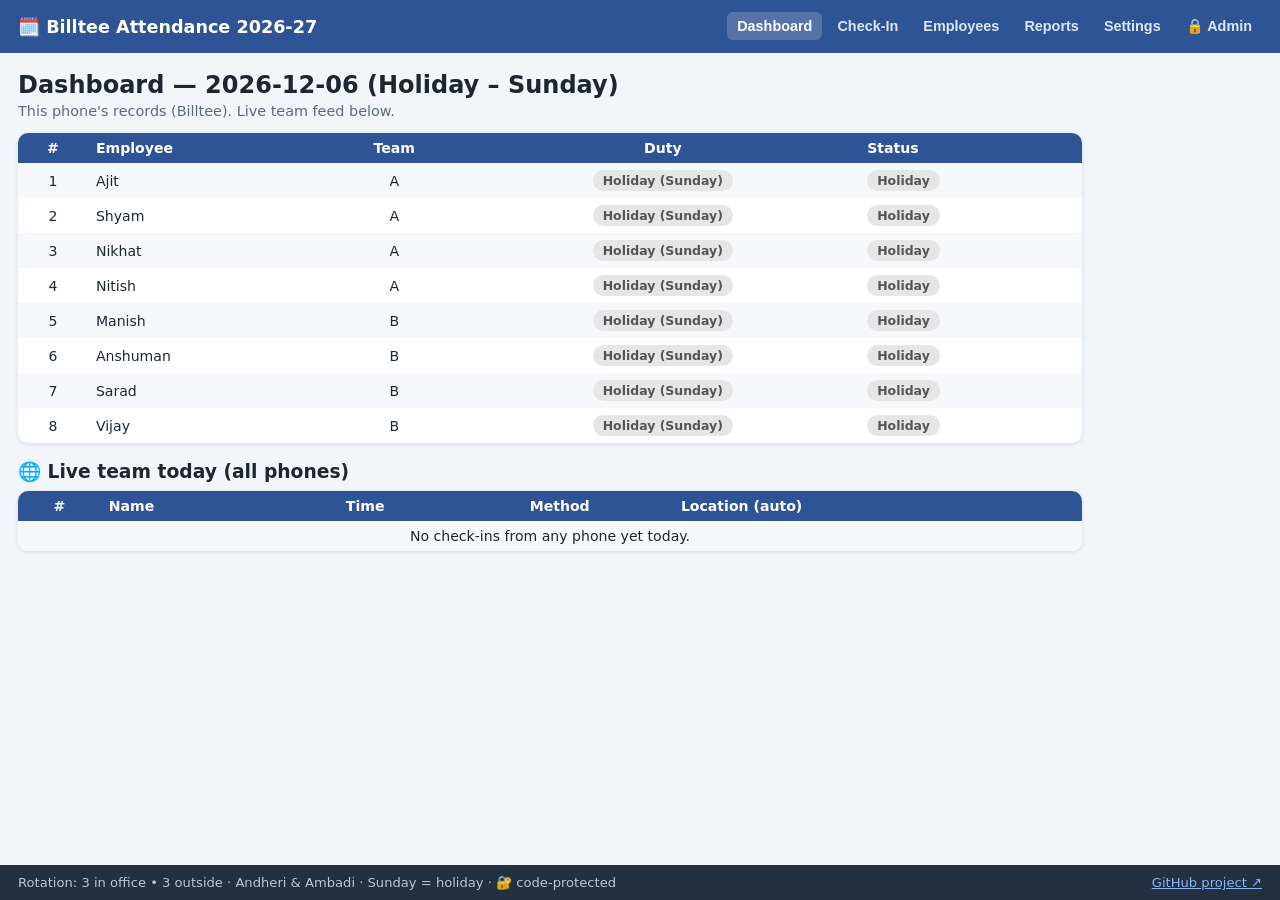
==== index.html @ afafb470 "v4: per-employee secret codes, admin PIN + admin-only edits/deletes, live team feed across phones" ====
<!doctype html>
<html lang="en">
<head>
<meta charset="utf-8">
<meta name="viewport" content="width=device-width, initial-scale=1">
<title>Billtee Attendance 2026-27</title>
<style>
*{box-sizing:border-box;margin:0}
body{font-family:"Segoe UI",system-ui,Arial,sans-serif;background:#f2f5fa;color:#1c2733;min-height:100vh;display:flex;flex-direction:column}
header{background:#2f5496;color:#fff;padding:12px 18px;display:flex;align-items:center;justify-content:space-between;flex-wrap:wrap;gap:8px}
header h1{font-size:1.1rem}
nav button{background:none;border:none;color:#dce6f7;font-weight:700;padding:6px 10px;border-radius:6px;cursor:pointer;font-size:.9rem}
nav button.on,nav button:hover{background:rgba(255,255,255,.18);color:#fff}
main{flex:1;padding:18px;max-width:1100px;width:100%;margin:0:auto}
h2{margin-bottom:4px}h3{margin:18px 0 8px}
.sub{color:#5a6b80;margin-bottom:14px;font-size:.9rem}
.card{background:#fff;border-radius:10px;padding:16px;box-shadow:0 1px 4px rgba(20,40,80,.12);margin-bottom:16px}
table{width:100%;border-collapse:collapse;background:#fff;border-radius:10px;overflow:hidden;box-shadow:0 1px 4px rgba(20,40,80,.12)}
th,td{padding:7px 8px;text-align:left;font-size:.88rem}
th{background:#2f5496;color:#fff}tr:nth-child(even) td{background:#f6f8fc}
td.c,th.c{text-align:center}
.badge{display:inline-block;padding:3px 10px;border-radius:20px;font-size:.78rem;font-weight:700}
.badge.office{background:#c6efce;color:#1e6b34}.badge.outside{background:#bdd7ee;color:#1f4e79}
.badge.absent{background:#f2dcdb;color:#9c2b23}.badge.done{background:#c6efce;color:#1e6b34}
.badge.leave{background:#ffe699;color:#7a5c00}.badge.holiday{background:#e6e6e6;color:#555}
button.btn{background:#e8edf6;border:1px solid #c6d2e6;color:#1c2733;padding:8px 14px;border-radius:7px;font-weight:600;cursor:pointer}
button.btn:hover{background:#dce6f7}
button.primary{background:#2f5496;border-color:#2f5496;color:#fff}
button.danger{background:#f2dcdb;border-color:#d8a6a1;color:#9c2b23}
input,select{padding:8px;border:1px solid #c6d2e6;border-radius:7px;font-size:.92rem}
.row{display:flex;gap:8px;align-items:center;margin-top:10px;flex-wrap:wrap}
video{width:300px;max-width:100%;border-radius:10px;background:#101826;margin-top:10px;display:block}
.msg{margin-top:10px;font-weight:600;min-height:1.2em}.msg.ok{color:#1e6b34}.msg.err{color:#9c2b23}
td.in{background:#c6efce!important;color:#1e6b34;font-weight:700}
td.out{background:#bdd7ee!important;color:#1f4e79;font-weight:700}
td.abs{color:#b98a86}td.lv{background:#ffe699!important;color:#7a5c00;font-weight:700}
td.hol{background:#e6e6e6!important;color:#555;font-weight:700}
footer{background:#22303f;color:#b9c6d6;padding:10px 18px;display:flex;justify-content:space-between;gap:8px;flex-wrap:wrap;font-size:.82rem}
footer a{color:#8ab4f8}
label{font-weight:600;display:block;margin:8px 0 4px}
.hidden{display:none}
</style>
</head>
<body>
<header>
  <h1 id="hdr">🗓️ Billtee Attendance 2026-27</h1>
  <nav id="nav">
    <button data-t="dash" class="on">Dashboard</button>
    <button data-t="check">Check-In</button>
    <button data-t="emps">Employees</button>
    <button data-t="rep">Reports</button>
    <button data-t="set">Settings</button>
    <button id="adm-btn" onclick="adminToggle()">🔒 Admin</button>
  </nav>
</header>
<main>
<section id="t-dash"></section>
<section id="t-check" class="hidden"></section>
<section id="t-emps" class="hidden"></section>
<section id="t-rep" class="hidden"></section>
<section id="t-set" class="hidden"></section>
</main>
<footer><span>Rotation: 3 in office • 3 outside · Andheri &amp; Ambadi · Sunday = holiday · 🔐 code-protected</span><a id="gh" href="#" target="_blank" rel="noopener"></a></footer>

<script>
"use strict";
const KEY="billtee_attendance_v4";
const NAMES=["Ajit","Shyam","Nikhat","Nitish","Manish","Anshuman","Sarad","Vijay"];
const CODES=[,"1111","2222","9999","3333","4444","5555","6666","0000"];
let MEM=null;
function lsGet(){try{return localStorage.getItem(KEY);}catch(e){return MEM;}}
function lsSet(v){MEM=v;try{localStorage.setItem(KEY,v);}catch(e){}}
function lsDel(){MEM=null;try{localStorage.removeItem(KEY);}catch(e){}}
function load(){
  try{const s=JSON.parse(lsGet());if(s&&s.employees)return s;}catch(e){}
  return {
    config:{company:"Billtee",year:"2026-27",github:"https://github.com/vijaybhan-ba/billtee-attendance",cycle:"2026-04-01",
      offices:{Andheri:{lat:19.1197,lon:72.8464},Ambadi:{lat:19.7577,lon:72.7454}},radius:500,
      adminPin:"7777",sync:true,topic:"billtee-attendance-vj-2026"},
    employees:NAMES.map((n,i)=>({id:i+1,name:n,grp:i<4?"A":"B",fp:CODES[i+1],
      loc:[,"Ambadi","Andheri","Andheri","Ambadi","Ambadi","Andheri","Ambadi","Andheri"][i+1],face:null})),
    attendance:{}
  };
}
let S=load();
function save(){lsSet(JSON.stringify(S));}
let ADMIN=false;
try{ADMIN=sessionStorage.getItem("billtee_admin")==="1";}catch(e){}
const $=id=>document.getElementById(id);
const todayStr=()=>{const d=new Date();return d.getFullYear()+"-"+String(d.getMonth()+1).padStart(2,"0")+"-"+String(d.getDate()).padStart(2,"0");};
const isSunday=day=>new Date(day+"T00:00:00").getDay()===0;
function shiftMonth(m,d){let[y,mo]=m.split("-").map(Number);mo+=d;y+=Math.floor((mo-1)/12);mo=((mo-1)%12+12)%12+1;return y+"-"+String(mo).padStart(2,"0");}
function duty(emp,day){
  if(isSunday(day))return{location:"Holiday",label:"Holiday (Sunday)"};
  const start=new Date(S.config.cycle+"T00:00:00"),d=new Date(day+"T00:00:00");
  const pos=Math.round((d-start)/864e5)%6,aIn=pos<3;
  const office=emp.grp==="A"?aIn:!aIn;
  return office?{location:"Office",label:"Office – "+emp.loc}:{location:"Outside",label:"Outside"};
}
function dl(name,mime,text){const a=document.createElement("a");a.href=URL.createObjectURL(new Blob([text],{type:mime}));a.download=name;a.click();}
/* ---------- geo ---------- */
function haversine(a,b){const R=6371000,rad=x=>x*Math.PI/180;
  const dLa=rad(b.lat-a.lat),dLo=rad(b.lon-a.lon);
  const s=Math.sin(dLa/2)**2+Math.cos(rad(a.lat))*Math.cos(rad(b.lat))*Math.sin(dLo/2)**2;
  return 2*R*Math.asin(Math.sqrt(s));}
function getGeo(){return new Promise(res=>{
  if(!navigator.geolocation)return res(null);
  let done=false;const t=setTimeout(()=>{if(!done){done=true;res(null);}},4500);
  navigator.geolocation.getCurrentPosition(p=>{if(!done){done=true;clearTimeout(t);res({lat:p.coords.latitude,lon:p.coords.longitude});}},
    ()=>{if(!done){done=true;clearTimeout(t);res(null);}},{enableHighAccuracy:false,timeout:4000,maximumAge:120000});
});}
async function reverseName(g){
  try{
    const r=await fetch(`https://nominatim.openstreetmap.org/reverse?format=jsonv2&lat=${g.lat}&lon=${g.lon}&zoom=14&accept-language=en`);
    const j=await r.json();const a=j.address||{};
    return a.suburb||a.neighbourhood||a.village||a.town||a.city||a.county||(`${g.lat.toFixed(2)}, ${g.lon.toFixed(2)}`);
  }catch(e){return `${g.lat.toFixed(2)}, ${g.lon.toFixed(2)}`;}
}
async function classify(g,emp){
  const ofs=S.config.offices,rad=+S.config.radius||500;
  let best=null,bd=1e12;
  for(const[name,c]of Object.entries(ofs)){const d=haversine(c,g);if(d<bd){bd=d;best=name;}}
  if(bd<=rad)return{location:"Office",branch:best,place:best+" office",auto:true};
  return{location:"Outside",branch:emp.loc,place:await reverseName(g),auto:true};
}
/* ---------- sync (live feed across phones) ---------- */
function publish(obj){
  if(!S.config.sync)return;
  try{fetch(`https://ntfy.sh/${S.config.topic}`,{method:"POST",body:JSON.stringify(obj)}).catch(()=>{});}catch(e){}
}
async function fetchFeed(){
  try{
    const r=await fetch(`https://ntfy.sh/${S.config.topic}/json?since=48h`);
    const txt=await r.text();
    const out={att:{},del:{}};
    txt.split("\n").forEach(line=>{
      if(!line.trim())return;
      try{
        const ev=JSON.parse(line);
        if(!ev.message)return;
        const m=JSON.parse(ev.message);
        if(m.type==="att")out.att[m.date+"_"+m.id]=m;
        if(m.type==="del"){delete out.att[m.date+"_"+m.id];out.del[m.date+"_"+m.id]=1;}
      }catch(e){}
    });
    return out;
  }catch(e){return {att:{},del:{}};}
}
/* ---------- nav / admin ---------- */
function adminToggle(){
  if(ADMIN){ADMIN=false;try{sessionStorage.removeItem("billtee_admin");}catch(e){}
    $("adm-btn").textContent="🔒 Admin";render(curTab());return;}
  const p=prompt("Admin PIN:");
  if(p===S.config.adminPin){ADMIN=true;try{sessionStorage.setItem("billtee_admin","1");}catch(e){}
    $("adm-btn").textContent="🔓 Admin";render(curTab());}
  else if(p!==null)alert("Wrong PIN.");
}
function curTab(){const b=document.querySelector("#nav button.on");return b?b.dataset.t:"dash";}
$("nav").addEventListener("click",e=>{
  const b=e.target.closest("button");if(!b||b.id==="adm-btn")return;
  document.querySelectorAll("#nav button").forEach(x=>x.classList.toggle("on",x===b));
  ["dash","check","emps","rep","set"].forEach(t=>$("t-"+t).classList.toggle("hidden",t!==b.dataset.t));
  render(b.dataset.t);
});
function lockCard(what){
  return `<div class="card">🔐 <b>${what} is admin-only.</b> Tap <b>🔒 Admin</b> at the top and enter the admin PIN (default 7777) to edit.</div>`;
}
/* ---------- labels ---------- */
function recLabel(m,e){
  if(!m)return null;
  if(m.location==="…")return "📡 locating…";
  if(m.location==="Office")return "Office – "+(m.branch||e.loc);
  if(m.location==="Outside")return "Outside"+(m.place?" – "+m.place:"");
  if(m.location==="Leave")return "On leave";
  return m.location;
}
/* ---------- dashboard ---------- */
function renderDash(){
  const t=todayStr(),day=S.attendance[t]||{},sun=isSunday(t);
  let h=`<h2>Dashboard — ${t}${sun?" (Holiday – Sunday)":""}</h2><p class="sub">This phone's records (${S.config.company}). Live team feed below.</p>
  <table><tr><th class="c">#</th><th>Employee</th><th class="c">Team</th><th class="c">Duty</th><th>Status</th></tr>`;
  S.employees.forEach(e=>{
    const du=duty(e,t),m=day[e.id];
    h+=`<tr><td class="c">${e.id}</td><td>${e.name}</td><td class="c">${e.grp}</td>
    <td class="c"><span class="badge ${du.location==="Office"?"office":du.location==="Holiday"?"holiday":"outside"}">${du.label}</span></td>
    <td>${m?`<span class="badge ${m.location==="Office"?"done":m.location==="Leave"?"leave":"outside"}">${recLabel(m,e)} · ${m.method} @ ${m.time}</span>${(m.location==="Office")!==(du.location==="Office")&&du.location!=="Holiday"?` <span class="badge absent">duty was: ${du.location}</span>`:""}`
      :sun?`<span class="badge holiday">Holiday</span>`:`<span class="badge absent">Not checked in</span>`}</td></tr>`;
  });
  h+=`</table><h3>🌐 Live team today (all phones)</h3><div id="feed"><p class="sub">Loading…</p></div>`;
  $("t-dash").innerHTML=h;
  loadFeed();
}
async function loadFeed(){
  const feed=await fetchFeed(),t=todayStr();
  const rows=Object.values(feed.att).filter(m=>m.date===t).sort((a,b)=>a.time<b.time?-1:1);
  let h=`<table><tr><th class="c">#</th><th>Name</th><th class="c">Time</th><th class="c">Method</th><th>Location (auto)</th></tr>`;
  if(!rows.length)h+=`<tr><td colspan="5" class="c">No check-ins from any phone yet today.</td></tr>`;
  rows.forEach(m=>{
    h+=`<tr><td class="c">${m.id}</td><td>${m.name}</td><td class="c">${m.time}</td><td class="c">${m.method}</td><td><span class="badge ${m.location==="Office"?"office":m.location==="Leave"?"leave":"outside"}">${m.location==="Office"?"Office – "+m.branch:m.location==="Leave"?"On leave":"Outside"+(m.place?" – "+m.place:"")}</span></td></tr>`;
  });
  h+="</table>";
  const f=$("feed");if(f)f.innerHTML=h;
}
/* ---------- check-in ---------- */
let stream=null;
function renderCheck(){
  const t=todayStr(),day=S.attendance[t]||{};
  let h=`<h2>Check-In — ${t}${isSunday(t)?" (Holiday – Sunday)":""}</h2><div class="card">
  <label>Employee</label><select id="ck-emp">${S.employees.map(e=>`<option value="${e.id}">${e.id}. ${e.name}</option>`).join("")}</select>
  <p class="msg ok" id="ck-duty"></p>
  <label>🔐 ${""/*private*/}Your secret code (only ${""}you know it)</label>
  <input id="ck-code" placeholder="e.g. 0000" inputmode="numeric" style="width:140px">
  <label>Where are you now? (used only if GPS is unavailable)</label>
  <select id="ck-loc"><option value="outside" selected>🌆 Outside (not at my office)</option><option id="ck-loc-office" value="office">🏢 At my office</option></select>
  <video id="cam" autoplay playsinline muted></video>
  <div class="row"><button class="btn" onclick="camStart()">🎥 Start Camera</button>
  <button class="btn primary" onclick="faceIn()">📸 Live Photo + Auto Location</button></div>
  <div class="row"><button class="btn" onclick="fpIn()">👆 Fingerprint</button>
  <button class="btn" onclick="manualIn()">✍️ Manual</button>
  <button class="btn" onclick="leaveIn()">🏖️ Leave</button></div>
  <p class="msg" id="ck-msg"></p></div>
  <h3>Already checked in today (this phone)</h3><table><tr><th class="c">#</th><th>Name</th><th class="c">Time</th><th class="c">Method</th><th class="c">Location (auto)</th><th class="c">Photo</th>${ADMIN?'<th class="c">✖</th>':""}</tr>`;
  S.employees.forEach(e=>{const m=day[e.id];if(m)h+=`<tr><td class="c">${e.id}</td><td>${e.name}</td><td class="c">${m.time}</td><td class="c">${m.method}</td><td class="c"><span class="badge ${m.location==="Office"?"office":m.location==="Leave"?"leave":"outside"}">${recLabel(m,e)}</span></td><td class="c">${m.photo?`<img src="${m.photo}" style="height:38px;border-radius:6px">`:"—"}</td>${ADMIN?`<td class="c"><button class="btn danger" onclick="delRec(${e.id})">✖</button></td>`:""}</tr>`;});
  h+=`</table>`;
  $("t-check").innerHTML=h;
  $("ck-emp").onchange=showDuty;showDuty();
}
function showDuty(){const e=S.employees.find(x=>x.id==+$("ck-emp").value);$("ck-duty").textContent="Today's duty: "+duty(e,todayStr()).label;const o=$("ck-loc-office");if(o)o.textContent="🏢 At "+e.loc+" office (I am really here)";}
function curEmp(){return S.employees.find(x=>x.id==+$("ck-emp").value);}
function checkCode(emp){
  const c=($("ck-code")?$("ck-code").value:"").trim();
  if(c!==emp.fp){const m=$("ck-msg");m.textContent=`🔐 Wrong secret code for ${emp.name}. Only ${emp.name} knows it — nobody else can mark ${emp.name}'s attendance.`;m.className="msg err";return false;}
  return true;
}
async function autoPlace(emp){
  const g=await getGeo();
  if(g)return classify(g,emp);
  const w=($("ck-loc")?$("ck-loc").value:"outside")==="office";
  return{location:w?"Office":"Outside",branch:emp.loc,place:w?emp.loc+" office":null,auto:false};
}
function put(emp,rec){
  const t=todayStr();
  (S.attendance[t]||(S.attendance[t]={}))[emp.id]=rec;
  if(rec.photo)emp.face=rec.photo;
  save();
  publish({type:"att",date:t,id:emp.id,name:emp.name,time:rec.time,method:rec.method,
    location:rec.location==="…"?"Outside":rec.location,branch:rec.branch,place:rec.place});
}
function delRec(id){
  if(!ADMIN)return;
  const t=todayStr();
  if(S.attendance[t]&&S.attendance[t][id]){
    const e=S.employees.find(x=>x.id===id);
    delete S.attendance[t][id];save();
    publish({type:"del",date:t,id});
    const m=$("ck-msg");m.textContent=`🗑️ Admin removed ${e.name}'s record for ${t}.`;m.className="msg ok";
    renderCheck();
  }
}
async function checkIn(method,img){
  const emp=curEmp();
  if(!checkCode(emp))return;
  const rec={time:new Date().toTimeString().slice(0,8),method,photo:img,
    location:"…",branch:emp.loc,place:"📡 locating…",auto:false};
  put(emp,rec);renderCheck();
  const m=$("ck-msg");m.textContent=`✔ ${emp.name} present — 📡 fetching location…`;m.className="msg ok";
  const pl=await autoPlace(emp);
  Object.assign(rec,pl);save();
  publish({type:"att",date:todayStr(),id:emp.id,name:emp.name,time:rec.time,method:rec.method,location:rec.location,branch:rec.branch,place:rec.place});
  const mm=$("ck-msg");mm.textContent=`✔ ${emp.name} present — ${recLabel(rec,emp)} at ${rec.time.slice(0,5)}${pl.auto?" (auto)":""}.`;mm.className="msg ok";
  setTimeout(()=>renderCheck(),400);
}
async function faceIn(){
  const v=$("cam");if(!v.videoWidth){const m=$("ck-msg");m.textContent="Start the camera first.";m.className="msg err";return;}
  const c=document.createElement("canvas");c.width=v.videoWidth;c.height=v.videoHeight;c.getContext("2d").drawImage(v,0,0);
  let img=null;try{img=c.toDataURL("image/jpeg",.6);}catch(e){}
  checkIn("face",img);
}
async function fpIn(){
  const emp=curEmp();if(!checkCode(emp))return;
  checkIn("fingerprint",null);
}
async function manualIn(){checkIn("manual",null);}
async function leaveIn(){
  const emp=curEmp();if(!checkCode(emp))return;
  put(emp,{time:new Date().toTimeString().slice(0,8),method:"leave",location:"Leave",branch:emp.loc,place:null,photo:null,auto:false});
  const m=$("ck-msg");m.textContent=`🏖️ ${emp.name} — On leave.`;m.className="msg ok";
  setTimeout(()=>renderCheck(),400);
}
function camStart(){
  if(!navigator.mediaDevices){const m=$("ck-msg");m.textContent="No camera here — download this file and open in your browser for camera+GPS.";m.className="msg err";return;}
  navigator.mediaDevices.getUserMedia({video:{facingMode:"user"}}).then(s=>{stream=s;$("cam").srcObject=s;}).catch(()=>{const m=$("ck-msg");m.textContent="Camera blocked.";m.className="msg err";});
}
/* ---------- employees (admin) ---------- */
function renderEmps(){
  if(!ADMIN){$("t-emps").innerHTML=lockCard("Employees");return;}
  let h=`<h2>Employees (admin)</h2><p class="sub">Secret codes prevent anyone else marking someone's attendance.</p>
  <table><tr><th class="c">#</th><th>Name</th><th class="c">Team</th><th class="c">Main office</th><th>Secret code</th><th class="c">Face</th></tr>`;
  S.employees.forEach(e=>{
    h+=`<tr><td class="c">${e.id}</td><td>${e.name}</td>
    <td class="c"><select onchange="updEmp(${e.id},{grp:this.value})"><option ${e.grp==="A"?"selected":""}>A</option><option ${e.grp==="B"?"selected":""}>B</option></select></td>
    <td class="c"><select onchange="updEmp(${e.id},{loc:this.value})"><option ${e.loc==="Andheri"?"selected":""}>Andheri</option><option ${e.loc==="Ambadi"?"selected":""}>Ambadi</option></select></td>
    <td><input value="${e.fp}" style="width:100px" onchange="updEmp(${e.id},{fp:this.value})"></td>
    <td class="c">${e.face?"✅":"—"} <button class="btn" onclick="enrollPrompt(${e.id})">Enroll</button></td></tr>`;
  });
  $("t-emps").innerHTML=h+"</table>";
}
function updEmp(id,patch){if(!ADMIN)return;const e=S.employees.find(x=>x.id===id);Object.assign(e,patch);save();renderEmps();}
function enrollPrompt(id){
  const e=S.employees.find(x=>x.id===id);
  if(!navigator.mediaDevices){alert("No camera in this viewer. Download this file and open in your browser to enroll faces.");return;}
  navigator.mediaDevices.getUserMedia({video:{facingMode:"user"}}).then(s=>{
    const v=document.createElement("video");v.srcObject=s;v.muted=true;v.play();
    setTimeout(()=>{const c=document.createElement("canvas");c.width=v.videoWidth||320;c.height=v.videoHeight||240;
      c.getContext("2d").drawImage(v,0,0);s.getTracks().forEach(t=>t.stop());
      try{e.face=c.toDataURL("image/jpeg",.5);save();}catch(err){}
      renderEmps();},700);
  }).catch(()=>alert("Camera blocked."));
}
/* ---------- reports ---------- */
function renderRep(){
  const m=todayStr().slice(0,7);
  $("t-rep").innerHTML=`<h2>Reports</h2>
  <div class="row" style="margin:0 0 14px"><input type="month" id="rp-m" value="${m}">
  <button class="btn primary" onclick="repGrid()">Show</button>
  <button class="btn" onclick="repCSV(1)">⬇️ Excel CSV — 1 month</button>
  <button class="btn" onclick="repCSV(2)">⬇️ Excel CSV — 2 months</button>
  <button class="btn" onclick="backup()">💾 Backup — 2 months (JSON)</button></div>
  <p class="sub">AND = Andheri · AMB = Ambadi · OUT = outside · LV = leave · H = Sunday · — = absent</p>
  <div id="rp-grid" style="overflow-x:auto"></div><div id="rp-msg" class="msg"></div>
  <pre id="rp-out" style="display:none;max-height:220px;overflow:auto;background:#101826;color:#cfe3ff;border-radius:8px;padding:8px;margin-top:10px;font-size:.7rem"></pre>`;
  repGrid();
}
function cellFor(rec,e,day){
  if(rec&&rec.location==="…")return{v:"…",cls:"out",t:"locating…"};
  if(rec){
    if(rec.location==="Office")return{v:(rec.branch||e.loc)==="Andheri"?"AND":"AMB",cls:"in",t:rec.method+" @ "+rec.time};
    if(rec.location==="Leave")return{v:"LV",cls:"lv",t:"leave"};
    return{v:"OUT",cls:"out",t:(rec.place||"outside")+" · "+rec.method+" @ "+rec.time};
  }
  if(isSunday(day))return{v:"H",cls:"hol",t:"Sunday holiday"};
  return{v:"—",cls:"abs",t:""};
}
function gridFor(m){
  const [y,mo]=m.split("-").map(Number),nd=new Date(y,mo,0).getDate();
  return S.employees.map(e=>{
    let cells="",P=0,O=0,Out=0,LV=0,A=0;
    for(let d=1;d<=nd;d++){
      const day=`${m}-${String(d).padStart(2,"0")}`;
      const rec=(S.attendance[day]||{})[e.id];
      const c=cellFor(rec,e,day);
      cells+=`<td class="c ${c.cls}" title="${c.t}">${c.v}</td>`;
      if(rec){if(rec.location==="Office"){P++;O++;}else if(rec.location==="Leave"){LV++;}else{P++;Out++;}}
      else if(!isSunday(day))A++;
    }
    return {e,cells,P,O,Out,LV,A};
  });
}
function repGrid(){
  const m=$("rp-m").value,g=gridFor(m);
  const nd=g[0].cells.split("<td").length-1;
  let h=`<table style="font-size:.75rem"><tr><th>#</th><th>Employee</th><th>Office</th>`;
  for(let d=1;d<=nd;d++)h+=`<th class="c">${d}</th>`;
  h+=`<th class="c">P</th><th class="c">Off</th><th class="c">Out</th><th class="c">LV</th><th class="c">Abs</th></tr>`;
  g.forEach(r=>{h+=`<tr><td>${r.e.id}</td><td>${r.e.name}</td><td>${r.e.loc}</td>${r.cells}<td class="c"><b>${r.P}</b></td><td class="c">${r.O}</td><td class="c">${r.Out}</td><td class="c">${r.LV}</td><td class="c">${r.A}</td></tr>`;});
  $("rp-grid").innerHTML=h+"</table>";
}
function monthCSV(m){
  const g=gridFor(m),[y,mo]=m.split("-").map(Number),nd=new Date(y,mo,0).getDate();
  let csv=`${S.config.company} Attendance ${S.config.year} - ${m}\n${S.config.github}\nNo,Employee,Team,Main Office`;
  for(let d=1;d<=nd;d++)csv+=","+d;
  csv+=`,Present,Office,Outside,Leave,Absent\n`;
  g.forEach(r=>{
    csv+=`${r.e.id},${r.e.name},${r.e.grp},${r.e.loc}`;
    for(let d=1;d<=nd;d++){
      const day=`${m}-${String(d).padStart(2,"0")}`;
      const rec=(S.attendance[day]||{})[r.e.id];
      const c=cellFor(rec,r.e,day);
      csv+=","+(rec||isSunday(day)?c.v:"");
    }
    csv+=`,${r.P},${r.O},${r.Out},${r.LV},${r.A}\n`;
  });
  return csv;
}
function showOut(text,msg){const o=$("rp-out");if(o){o.style.display="block";o.textContent=text;}
  const mm=$("rp-msg");mm.textContent=msg;mm.className="msg ok";}
function repCSV(n){
  const m=$("rp-m").value,months=n===2?[shiftMonth(m,-1),m]:[m];
  const text=months.map(monthCSV).join("\n");
  dl(`attendance_${months[0]}${n===2?"_to_"+months[1]:""}.csv`,"text/csv",text);
  showOut(text,"CSV ready — downloaded, or copy below (paste into Excel).");
}
function backup(){
  const m=$("rp-m").value,months=[shiftMonth(m,-1),m];
  const data={};months.forEach(mo=>{Object.keys(S.attendance).forEach(d=>{if(d.startsWith(mo))data[d]=S.attendance[d];});});
  const text=JSON.stringify({type:"attendance-backup",company:S.config.company,months,employees:S.employees,config:S.config,attendance:data},null,2);
  dl(`backup_${todayStr()}_${m}.json`,"application/json",text);
  showOut(text,"Backup ready (2 months) — downloaded, or copy below.");
}
/* ---------- settings (admin) ---------- */
function renderSet(){
  if(!ADMIN){$("t-set").innerHTML=lockCard("Settings");return;}
  const c=S.config,o=c.offices;
  $("t-set").innerHTML=`<h2>Settings (admin)</h2><div class="card" style="max-width:640px">
  <label>Company name</label><input id="st-c" value="${c.company}" style="width:100%">
  <label>GitHub link</label><input id="st-g" value="${c.github}" style="width:100%">
  <label>Rotation cycle start</label><input id="st-s" type="date" value="${c.cycle}">
  <label>🔐 Admin PIN</label><input id="st-pin" value="${c.adminPin}" style="width:120px">
  <label>Andheri office GPS (lat, lon)</label>
  <div class="row" style="margin:0"><input id="st-alat" value="${o.Andheri.lat}" style="width:120px"><input id="st-alon" value="${o.Andheri.lon}" style="width:120px"></div>
  <label>Ambadi office GPS (lat, lon)</label>
  <div class="row" style="margin:0"><input id="st-blat" value="${o.Ambadi.lat}" style="width:120px"><input id="st-blon" value="${o.Ambadi.lon}" style="width:120px"></div>
  <label>Office radius (metres)</label><input id="st-rad" value="${c.radius}" style="width:120px">
  <label>Live sync topic (all phones must match)</label><input id="st-top" value="${c.topic}" style="width:100%">
  <div class="row"><button class="btn primary" onclick="saveSet()">Save settings</button>
  <button class="btn" onclick="if(confirm('Reset ALL data?')){lsDel();location.reload();}">Reset data</button></div>
  <p class="msg" id="st-msg"></p></div>`;
}
function saveSet(){
  if(!ADMIN)return;
  S.config.company=$("st-c").value.trim()||S.config.company;
  S.config.github=$("st-g").value.trim()||S.config.github;
  S.config.cycle=$("st-s").value||S.config.cycle;
  S.config.adminPin=$("st-pin").value.trim()||S.config.adminPin;
  S.config.radius=+$("st-rad").value||S.config.radius;
  S.config.topic=$("st-top").value.trim()||S.config.topic;
  S.config.offices.Andheri={lat:+$("st-alat").value||S.config.offices.Andheri.lat,lon:+$("st-alon").value||S.config.offices.Andheri.lon};
  S.config.offices.Ambadi={lat:+$("st-blat").value||S.config.offices.Ambadi.lat,lon:+$("st-blon").value||S.config.offices.Ambadi.lon};
  save();chrome();renderSet();
  $("st-msg").textContent="Settings saved.";$("st-msg").className="msg ok";
}
/* ---------- shell ---------- */
function chrome(){
  $("hdr").textContent=`🗓️ ${S.config.company} Attendance ${S.config.year}`;
  document.title=`${S.config.company} Attendance ${S.config.year}`;
  const g=$("gh");g.textContent="GitHub project ↗";g.href=S.config.github;
  const a=$("adm-btn");if(a)a.textContent=ADMIN?"🔓 Admin":"🔒 Admin";
}
function render(t){({dash:renderDash,check:renderCheck,emps:renderEmps,rep:renderRep,set:renderSet})[t]();}
chrome();renderDash();
</script>
</body>
</html>
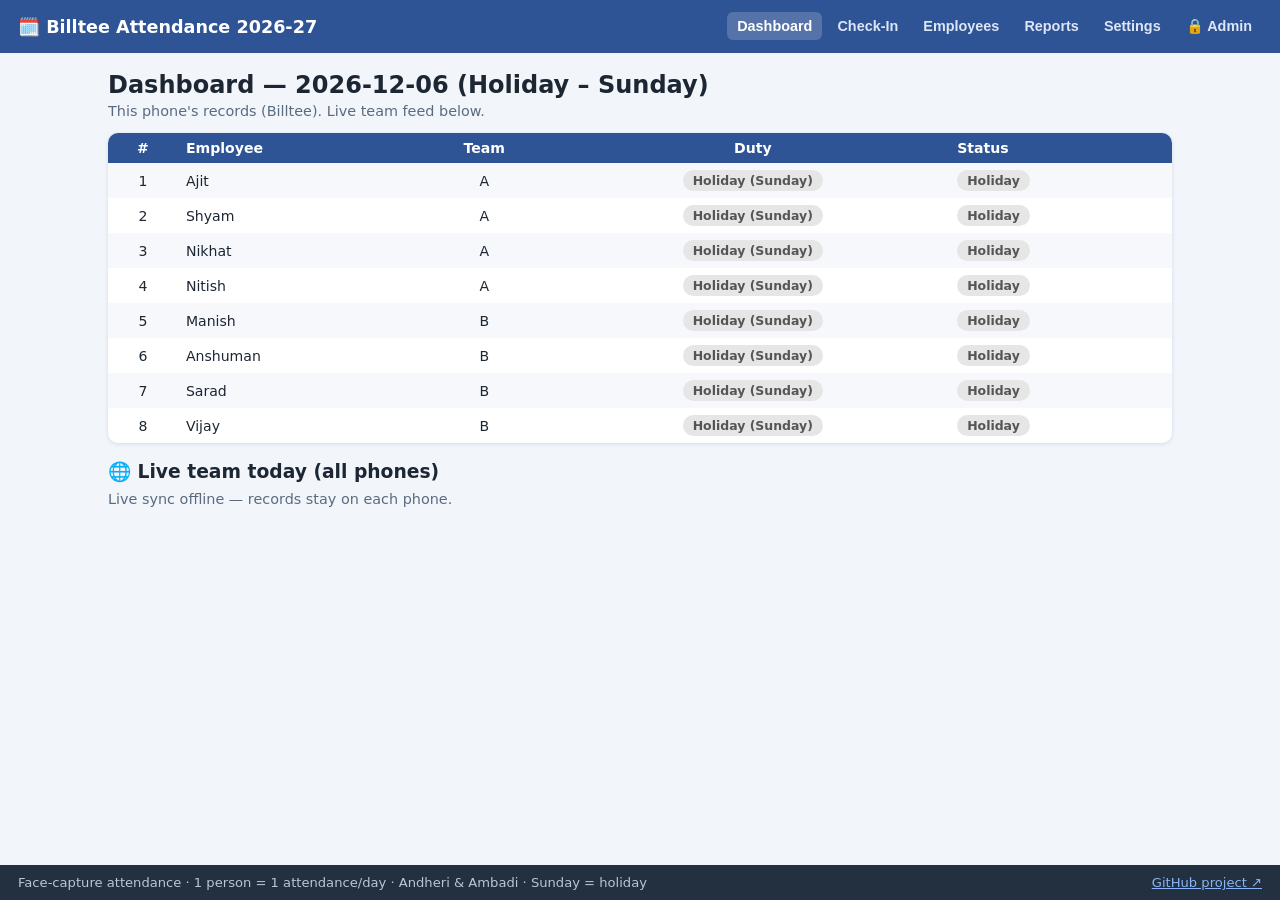
==== commit aa0f09a0: "v5: 1-person-1-attendance across phones, face-only, PIN hidden, codes masked, feed on check page" ====
--- a/index.html
+++ b/index.html
@@ -11,7 +11,7 @@
 header h1{font-size:1.1rem}
 nav button{background:none;border:none;color:#dce6f7;font-weight:700;padding:6px 10px;border-radius:6px;cursor:pointer;font-size:.9rem}
 nav button.on,nav button:hover{background:rgba(255,255,255,.18);color:#fff}
-main{flex:1;padding:18px;max-width:1100px;width:100%;margin:0:auto}
+main{flex:1;padding:18px;max-width:1100px;width:100%;margin:0 auto}
 h2{margin-bottom:4px}h3{margin:18px 0 8px}
 .sub{color:#5a6b80;margin-bottom:14px;font-size:.9rem}
 .card{background:#fff;border-radius:10px;padding:16px;box-shadow:0 1px 4px rgba(20,40,80,.12);margin-bottom:16px}
@@ -60,11 +60,11 @@
 <section id="t-rep" class="hidden"></section>
 <section id="t-set" class="hidden"></section>
 </main>
-<footer><span>Rotation: 3 in office • 3 outside · Andheri &amp; Ambadi · Sunday = holiday · 🔐 code-protected</span><a id="gh" href="#" target="_blank" rel="noopener"></a></footer>
+<footer><span>Face-capture attendance · 1 person = 1 attendance/day · Andheri &amp; Ambadi · Sunday = holiday</span><a id="gh" href="#" target="_blank" rel="noopener"></a></footer>
 
 <script>
 "use strict";
-const KEY="billtee_attendance_v4";
+const KEY="billtee_attendance_v5";
 const NAMES=["Ajit","Shyam","Nikhat","Nitish","Manish","Anshuman","Sarad","Vijay"];
 const CODES=[,"1111","2222","9999","3333","4444","5555","6666","0000"];
 let MEM=null;
@@ -103,12 +103,13 @@
   const dLa=rad(b.lat-a.lat),dLo=rad(b.lon-a.lon);
   const s=Math.sin(dLa/2)**2+Math.cos(rad(a.lat))*Math.cos(rad(b.lat))*Math.sin(dLo/2)**2;
   return 2*R*Math.asin(Math.sqrt(s));}
-function getGeo(){return new Promise(res=>{
+function geoOnce(high){return new Promise(res=>{
   if(!navigator.geolocation)return res(null);
-  let done=false;const t=setTimeout(()=>{if(!done){done=true;res(null);}},4500);
+  let done=false;const t=setTimeout(()=>{if(!done){done=true;res(null);}},4000);
   navigator.geolocation.getCurrentPosition(p=>{if(!done){done=true;clearTimeout(t);res({lat:p.coords.latitude,lon:p.coords.longitude});}},
-    ()=>{if(!done){done=true;clearTimeout(t);res(null);}},{enableHighAccuracy:false,timeout:4000,maximumAge:120000});
+    ()=>{if(!done){done=true;clearTimeout(t);res(null);}},{enableHighAccuracy:high,timeout:3500,maximumAge:high?30000:120000});
 });}
+async function getGeo(){let g=await geoOnce(false);if(!g)g=await geoOnce(true);return g;}
 async function reverseName(g){
   try{
     const r=await fetch(`https://nominatim.openstreetmap.org/reverse?format=jsonv2&lat=${g.lat}&lon=${g.lon}&zoom=14&accept-language=en`);
@@ -123,7 +124,7 @@
   if(bd<=rad)return{location:"Office",branch:best,place:best+" office",auto:true};
   return{location:"Outside",branch:emp.loc,place:await reverseName(g),auto:true};
 }
-/* ---------- sync (live feed across phones) ---------- */
+/* ---------- live sync across phones ---------- */
 function publish(obj){
   if(!S.config.sync)return;
   try{fetch(`https://ntfy.sh/${S.config.topic}`,{method:"POST",body:JSON.stringify(obj)}).catch(()=>{});}catch(e){}
@@ -144,7 +145,23 @@
       }catch(e){}
     });
     return out;
-  }catch(e){return {att:{},del:{}};}
+  }catch(e){return null;}
+}
+function withTimeout(p,ms){return Promise.race([p,new Promise(r=>setTimeout(()=>r(null),ms))]);}
+async function feedQuick(){return await withTimeout(fetchFeed(),2500);}
+async function loadFeed(){
+  const feed=await fetchFeed();
+  const box=$("feed");if(!box)return;
+  if(!feed){box.innerHTML=`<p class="sub">Live sync offline — records stay on each phone.</p>`;return;}
+  const t=todayStr();
+  const rows=Object.values(feed.att).filter(m=>m.date===t).sort((a,b)=>a.time<b.time?-1:1);
+  let h=`<table><tr><th class="c">#</th><th>Name</th><th class="c">Time</th><th class="c">Method</th><th>Location (live GPS)</th></tr>`;
+  if(!rows.length)h+=`<tr><td colspan="5" class="c">No check-ins from any phone yet today.</td></tr>`;
+  rows.forEach(m=>{
+    const lbl=m.location==="Office"?"Office – "+m.branch:m.location==="Leave"?"On leave":m.location==="…"?"📡 locating…":"Outside"+(m.place?" – "+m.place:"");
+    h+=`<tr><td class="c">${m.id}</td><td>${m.name}</td><td class="c">${m.time}</td><td class="c">${m.method}</td><td><span class="badge ${m.location==="Office"?"office":m.location==="Leave"?"leave":"outside"}">${lbl}</span></td></tr>`;
+  });
+  box.innerHTML=h+"</table>";
 }
 /* ---------- nav / admin ---------- */
 function adminToggle(){
@@ -153,7 +170,7 @@
   const p=prompt("Admin PIN:");
   if(p===S.config.adminPin){ADMIN=true;try{sessionStorage.setItem("billtee_admin","1");}catch(e){}
     $("adm-btn").textContent="🔓 Admin";render(curTab());}
-  else if(p!==null)alert("Wrong PIN.");
+  else if(p!==null)alert("Wrong PIN. Ask the admin.");
 }
 function curTab(){const b=document.querySelector("#nav button.on");return b?b.dataset.t:"dash";}
 $("nav").addEventListener("click",e=>{
@@ -163,7 +180,7 @@
   render(b.dataset.t);
 });
 function lockCard(what){
-  return `<div class="card">🔐 <b>${what} is admin-only.</b> Tap <b>🔒 Admin</b> at the top and enter the admin PIN (default 7777) to edit.</div>`;
+  return `<div class="card">🔐 <b>${what} is admin-only.</b> Tap <b>🔒 Admin</b> at the top and enter the admin PIN (known only to the admin).</div>`;
 }
 /* ---------- labels ---------- */
 function recLabel(m,e){
@@ -190,47 +207,44 @@
   $("t-dash").innerHTML=h;
   loadFeed();
 }
-async function loadFeed(){
-  const feed=await fetchFeed(),t=todayStr();
-  const rows=Object.values(feed.att).filter(m=>m.date===t).sort((a,b)=>a.time<b.time?-1:1);
-  let h=`<table><tr><th class="c">#</th><th>Name</th><th class="c">Time</th><th class="c">Method</th><th>Location (auto)</th></tr>`;
-  if(!rows.length)h+=`<tr><td colspan="5" class="c">No check-ins from any phone yet today.</td></tr>`;
-  rows.forEach(m=>{
-    h+=`<tr><td class="c">${m.id}</td><td>${m.name}</td><td class="c">${m.time}</td><td class="c">${m.method}</td><td><span class="badge ${m.location==="Office"?"office":m.location==="Leave"?"leave":"outside"}">${m.location==="Office"?"Office – "+m.branch:m.location==="Leave"?"On leave":"Outside"+(m.place?" – "+m.place:"")}</span></td></tr>`;
-  });
-  h+="</table>";
-  const f=$("feed");if(f)f.innerHTML=h;
-}
-/* ---------- check-in ---------- */
+/* ---------- check-in (face capture only) ---------- */
 let stream=null;
 function renderCheck(){
   const t=todayStr(),day=S.attendance[t]||{};
   let h=`<h2>Check-In — ${t}${isSunday(t)?" (Holiday – Sunday)":""}</h2><div class="card">
   <label>Employee</label><select id="ck-emp">${S.employees.map(e=>`<option value="${e.id}">${e.id}. ${e.name}</option>`).join("")}</select>
   <p class="msg ok" id="ck-duty"></p>
-  <label>🔐 ${""/*private*/}Your secret code (only ${""}you know it)</label>
-  <input id="ck-code" placeholder="e.g. 0000" inputmode="numeric" style="width:140px">
+  <label>🔐 Your secret code (only you know it)</label>
+  <input id="ck-code" placeholder="your code" inputmode="numeric" style="width:140px" type="password">
   <label>Where are you now? (used only if GPS is unavailable)</label>
   <select id="ck-loc"><option value="outside" selected>🌆 Outside (not at my office)</option><option id="ck-loc-office" value="office">🏢 At my office</option></select>
   <video id="cam" autoplay playsinline muted></video>
   <div class="row"><button class="btn" onclick="camStart()">🎥 Start Camera</button>
-  <button class="btn primary" onclick="faceIn()">📸 Live Photo + Auto Location</button></div>
-  <div class="row"><button class="btn" onclick="fpIn()">👆 Fingerprint</button>
-  <button class="btn" onclick="manualIn()">✍️ Manual</button>
-  <button class="btn" onclick="leaveIn()">🏖️ Leave</button></div>
+  <button class="btn primary" onclick="faceIn()">📸 Face Capture + Live Location</button></div>
+  <div class="row"><button class="btn" onclick="leaveIn()">🏖️ Leave</button></div>
   <p class="msg" id="ck-msg"></p></div>
   <h3>Already checked in today (this phone)</h3><table><tr><th class="c">#</th><th>Name</th><th class="c">Time</th><th class="c">Method</th><th class="c">Location (auto)</th><th class="c">Photo</th>${ADMIN?'<th class="c">✖</th>':""}</tr>`;
   S.employees.forEach(e=>{const m=day[e.id];if(m)h+=`<tr><td class="c">${e.id}</td><td>${e.name}</td><td class="c">${m.time}</td><td class="c">${m.method}</td><td class="c"><span class="badge ${m.location==="Office"?"office":m.location==="Leave"?"leave":"outside"}">${recLabel(m,e)}</span></td><td class="c">${m.photo?`<img src="${m.photo}" style="height:38px;border-radius:6px">`:"—"}</td>${ADMIN?`<td class="c"><button class="btn danger" onclick="delRec(${e.id})">✖</button></td>`:""}</tr>`;});
-  h+=`</table>`;
+  h+=`</table><h3>🌐 Live team today (all phones)</h3><div id="feed"><p class="sub">Loading…</p></div>`;
   $("t-check").innerHTML=h;
   $("ck-emp").onchange=showDuty;showDuty();
+  loadFeed();
 }
 function showDuty(){const e=S.employees.find(x=>x.id==+$("ck-emp").value);$("ck-duty").textContent="Today's duty: "+duty(e,todayStr()).label;const o=$("ck-loc-office");if(o)o.textContent="🏢 At "+e.loc+" office (I am really here)";}
 function curEmp(){return S.employees.find(x=>x.id==+$("ck-emp").value);}
 function checkCode(emp){
   const c=($("ck-code")?$("ck-code").value:"").trim();
-  if(c!==emp.fp){const m=$("ck-msg");m.textContent=`🔐 Wrong secret code for ${emp.name}. Only ${emp.name} knows it — nobody else can mark ${emp.name}'s attendance.`;m.className="msg err";return false;}
+  if(c!==emp.fp){const m=$("ck-msg");m.textContent=`🔐 Wrong secret code for ${emp.name}. Nobody else can mark ${emp.name}'s attendance.`;m.className="msg err";return false;}
   return true;
+}
+async function dupBlock(emp,t){
+  if((S.attendance[t]||{})[emp.id])return `❌ ${emp.name} is ALREADY checked in today on this phone. One person = one attendance per day.`;
+  const feed=await feedQuick();
+  if(feed){
+    const o=Object.values(feed.att).find(m=>m.date===t&&m.id===emp.id);
+    if(o)return `❌ ${emp.name} already enrolled today at ${o.time} (${o.location==="Office"?"Office – "+o.branch:"Outside"+(o.place?" – "+o.place:"")}) from another phone. One person = one attendance per day.`;
+  }
+  return null;
 }
 async function autoPlace(emp){
   const g=await getGeo();
@@ -243,8 +257,7 @@
   (S.attendance[t]||(S.attendance[t]={}))[emp.id]=rec;
   if(rec.photo)emp.face=rec.photo;
   save();
-  publish({type:"att",date:t,id:emp.id,name:emp.name,time:rec.time,method:rec.method,
-    location:rec.location==="…"?"Outside":rec.location,branch:rec.branch,place:rec.place});
+  publish({type:"att",date:t,id:emp.id,name:emp.name,time:rec.time,method:rec.method,location:rec.location,branch:rec.branch,place:rec.place});
 }
 function delRec(id){
   if(!ADMIN)return;
@@ -253,36 +266,37 @@
     const e=S.employees.find(x=>x.id===id);
     delete S.attendance[t][id];save();
     publish({type:"del",date:t,id});
-    const m=$("ck-msg");m.textContent=`🗑️ Admin removed ${e.name}'s record for ${t}.`;m.className="msg ok";
+    const m=$("ck-msg");m.textContent=`🗑️ Admin removed ${e.name}'s record for ${t}. ${e.name} can check in again.`;m.className="msg ok";
     renderCheck();
   }
 }
 async function checkIn(method,img){
   const emp=curEmp();
   if(!checkCode(emp))return;
+  const t=todayStr();
+  const dup=await dupBlock(emp,t);
+  if(dup){const m=$("ck-msg");m.textContent=dup;m.className="msg err";return;}
   const rec={time:new Date().toTimeString().slice(0,8),method,photo:img,
     location:"…",branch:emp.loc,place:"📡 locating…",auto:false};
   put(emp,rec);renderCheck();
-  const m=$("ck-msg");m.textContent=`✔ ${emp.name} present — 📡 fetching location…`;m.className="msg ok";
+  const m=$("ck-msg");m.textContent=`✔ ${emp.name} present — 📡 fetching live location…`;m.className="msg ok";
   const pl=await autoPlace(emp);
   Object.assign(rec,pl);save();
-  publish({type:"att",date:todayStr(),id:emp.id,name:emp.name,time:rec.time,method:rec.method,location:rec.location,branch:rec.branch,place:rec.place});
-  const mm=$("ck-msg");mm.textContent=`✔ ${emp.name} present — ${recLabel(rec,emp)} at ${rec.time.slice(0,5)}${pl.auto?" (auto)":""}.`;mm.className="msg ok";
+  publish({type:"att",date:t,id:emp.id,name:emp.name,time:rec.time,method:rec.method,location:rec.location,branch:rec.branch,place:rec.place});
+  const mm=$("ck-msg");mm.textContent=`✔ ${emp.name} present — ${recLabel(rec,emp)} at ${rec.time.slice(0,5)}${pl.auto?" (live GPS)":""}.`;mm.className="msg ok";
   setTimeout(()=>renderCheck(),400);
 }
 async function faceIn(){
-  const v=$("cam");if(!v.videoWidth){const m=$("ck-msg");m.textContent="Start the camera first.";m.className="msg err";return;}
+  const v=$("cam");if(!v.videoWidth){const m=$("ck-msg");m.textContent="Start the camera first, then capture your face.";m.className="msg err";return;}
   const c=document.createElement("canvas");c.width=v.videoWidth;c.height=v.videoHeight;c.getContext("2d").drawImage(v,0,0);
   let img=null;try{img=c.toDataURL("image/jpeg",.6);}catch(e){}
   checkIn("face",img);
 }
-async function fpIn(){
-  const emp=curEmp();if(!checkCode(emp))return;
-  checkIn("fingerprint",null);
-}
-async function manualIn(){checkIn("manual",null);}
 async function leaveIn(){
   const emp=curEmp();if(!checkCode(emp))return;
+  const t=todayStr();
+  const dup=await dupBlock(emp,t);
+  if(dup){const m=$("ck-msg");m.textContent=dup;m.className="msg err";return;}
   put(emp,{time:new Date().toTimeString().slice(0,8),method:"leave",location:"Leave",branch:emp.loc,place:null,photo:null,auto:false});
   const m=$("ck-msg");m.textContent=`🏖️ ${emp.name} — On leave.`;m.className="msg ok";
   setTimeout(()=>renderCheck(),400);
@@ -291,20 +305,21 @@
   if(!navigator.mediaDevices){const m=$("ck-msg");m.textContent="No camera here — download this file and open in your browser for camera+GPS.";m.className="msg err";return;}
   navigator.mediaDevices.getUserMedia({video:{facingMode:"user"}}).then(s=>{stream=s;$("cam").srcObject=s;}).catch(()=>{const m=$("ck-msg");m.textContent="Camera blocked.";m.className="msg err";});
 }
-/* ---------- employees (admin) ---------- */
+/* ---------- employees (admin only; codes hidden) ---------- */
 function renderEmps(){
   if(!ADMIN){$("t-emps").innerHTML=lockCard("Employees");return;}
-  let h=`<h2>Employees (admin)</h2><p class="sub">Secret codes prevent anyone else marking someone's attendance.</p>
+  let h=`<h2>Employees (admin)</h2><p class="sub">Codes are hidden — tap 👁 to reveal a code, then tell that employee privately.</p>
   <table><tr><th class="c">#</th><th>Name</th><th class="c">Team</th><th class="c">Main office</th><th>Secret code</th><th class="c">Face</th></tr>`;
   S.employees.forEach(e=>{
     h+=`<tr><td class="c">${e.id}</td><td>${e.name}</td>
     <td class="c"><select onchange="updEmp(${e.id},{grp:this.value})"><option ${e.grp==="A"?"selected":""}>A</option><option ${e.grp==="B"?"selected":""}>B</option></select></td>
     <td class="c"><select onchange="updEmp(${e.id},{loc:this.value})"><option ${e.loc==="Andheri"?"selected":""}>Andheri</option><option ${e.loc==="Ambadi"?"selected":""}>Ambadi</option></select></td>
-    <td><input value="${e.fp}" style="width:100px" onchange="updEmp(${e.id},{fp:this.value})"></td>
+    <td><input id="code-${e.id}" value="${e.fp}" type="password" style="width:90px" onchange="updEmp(${e.id},{fp:this.value})"> <button class="btn" onclick="peek(${e.id})">👁</button></td>
     <td class="c">${e.face?"✅":"—"} <button class="btn" onclick="enrollPrompt(${e.id})">Enroll</button></td></tr>`;
   });
   $("t-emps").innerHTML=h+"</table>";
 }
+function peek(id){const i=$("code-"+id);if(i)i.type=i.type==="password"?"text":"password";}
 function updEmp(id,patch){if(!ADMIN)return;const e=S.employees.find(x=>x.id===id);Object.assign(e,patch);save();renderEmps();}
 function enrollPrompt(id){
   const e=S.employees.find(x=>x.id===id);
@@ -397,7 +412,7 @@
   dl(`backup_${todayStr()}_${m}.json`,"application/json",text);
   showOut(text,"Backup ready (2 months) — downloaded, or copy below.");
 }
-/* ---------- settings (admin) ---------- */
+/* ---------- settings (admin only) ---------- */
 function renderSet(){
   if(!ADMIN){$("t-set").innerHTML=lockCard("Settings");return;}
   const c=S.config,o=c.offices;
@@ -405,7 +420,7 @@
   <label>Company name</label><input id="st-c" value="${c.company}" style="width:100%">
   <label>GitHub link</label><input id="st-g" value="${c.github}" style="width:100%">
   <label>Rotation cycle start</label><input id="st-s" type="date" value="${c.cycle}">
-  <label>🔐 Admin PIN</label><input id="st-pin" value="${c.adminPin}" style="width:120px">
+  <label>🔐 Admin PIN (never shown to employees)</label><input id="st-pin" value="${c.adminPin}" type="password" style="width:120px"> <button class="btn" onclick="const i=$('st-pin');i.type=i.type==='password'?'text':'password'">👁</button>
   <label>Andheri office GPS (lat, lon)</label>
   <div class="row" style="margin:0"><input id="st-alat" value="${o.Andheri.lat}" style="width:120px"><input id="st-alon" value="${o.Andheri.lon}" style="width:120px"></div>
   <label>Ambadi office GPS (lat, lon)</label>
@@ -437,6 +452,7 @@
   const a=$("adm-btn");if(a)a.textContent=ADMIN?"🔓 Admin":"🔒 Admin";
 }
 function render(t){({dash:renderDash,check:renderCheck,emps:renderEmps,rep:renderRep,set:renderSet})[t]();}
+setInterval(()=>{const t=curTab();if(t==="dash"||t==="check")loadFeed();},30000);
 chrome();renderDash();
 </script>
 </body>
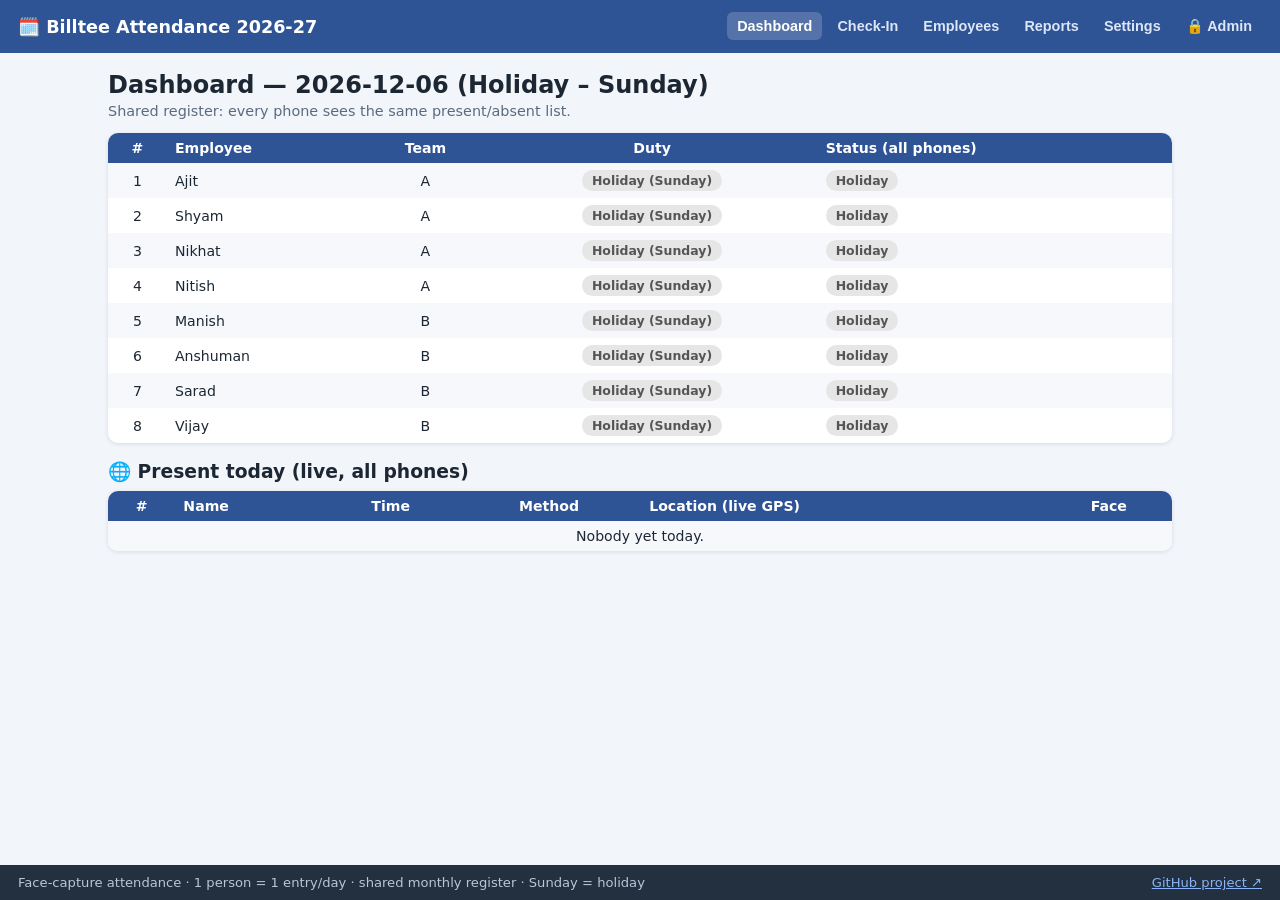
==== commit adf4d67a: "v7: shared monthly register (data/attendance.json), poll=1 live feed fix, cancel planned leave for e" ====
--- a/index.html
+++ b/index.html
@@ -27,7 +27,7 @@
 button.btn:hover{background:#dce6f7}
 button.primary{background:#2f5496;border-color:#2f5496;color:#fff}
 button.danger{background:#f2dcdb;border-color:#d8a6a1;color:#9c2b23}
-input,select{padding:8px;border:1px solid #c6d2e6;border-radius:7px;font-size:.92rem}
+input,select,textarea{padding:8px;border:1px solid #c6d2e6;border-radius:7px;font-size:.92rem}
 .row{display:flex;gap:8px;align-items:center;margin-top:10px;flex-wrap:wrap}
 video{width:300px;max-width:100%;border-radius:10px;background:#101826;margin-top:10px;display:block}
 .msg{margin-top:10px;font-weight:600;min-height:1.2em}.msg.ok{color:#1e6b34}.msg.err{color:#9c2b23}
@@ -39,6 +39,7 @@
 footer a{color:#8ab4f8}
 label{font-weight:600;display:block;margin:8px 0 4px}
 .hidden{display:none}
+img.face{height:38px;border-radius:6px}
 </style>
 </head>
 <body>
@@ -60,27 +61,40 @@
 <section id="t-rep" class="hidden"></section>
 <section id="t-set" class="hidden"></section>
 </main>
-<footer><span>Face-capture attendance · 1 person = 1 attendance/day · Andheri &amp; Ambadi · Sunday = holiday</span><a id="gh" href="#" target="_blank" rel="noopener"></a></footer>
+<footer><span>Face-capture attendance · 1 person = 1 entry/day · shared monthly register · Sunday = holiday</span><a id="gh" href="#" target="_blank" rel="noopener"></a></footer>
 
 <script>
 "use strict";
-const KEY="billtee_attendance_v5";
+const KEY="billtee_attendance_v7";
+const REPO="vijaybhan-ba/billtee-attendance";
 const NAMES=["Ajit","Shyam","Nikhat","Nitish","Manish","Anshuman","Sarad","Vijay"];
 const CODES=[,"1111","2222","9999","3333","4444","5555","6666","0000"];
 let MEM=null;
 function lsGet(){try{return localStorage.getItem(KEY);}catch(e){return MEM;}}
 function lsSet(v){MEM=v;try{localStorage.setItem(KEY,v);}catch(e){}}
 function lsDel(){MEM=null;try{localStorage.removeItem(KEY);}catch(e){}}
-function load(){
-  try{const s=JSON.parse(lsGet());if(s&&s.employees)return s;}catch(e){}
+function freshState(){
   return {
-    config:{company:"Billtee",year:"2026-27",github:"https://github.com/vijaybhan-ba/billtee-attendance",cycle:"2026-04-01",
+    config:{company:"Billtee",year:"2026-27",github:"https://github.com/"+REPO,cycle:"2026-04-01",
       offices:{Andheri:{lat:19.1197,lon:72.8464},Ambadi:{lat:19.7577,lon:72.7454}},radius:500,
-      adminPin:"7777",sync:true,topic:"billtee-attendance-vj-2026"},
+      adminPin:"7777",sync:true,topic:"billtee-attendance-vj-2026",token:""},
     employees:NAMES.map((n,i)=>({id:i+1,name:n,grp:i<4?"A":"B",fp:CODES[i+1],
       loc:[,"Ambadi","Andheri","Andheri","Ambadi","Ambadi","Andheri","Ambadi","Andheri"][i+1],face:null})),
     attendance:{}
   };
+}
+function load(){
+  try{const s=JSON.parse(lsGet());if(s&&s.employees)return s;}catch(e){}
+  for(const old of ["billtee_attendance_v6","billtee_attendance_v5"]){
+    try{
+      const o=JSON.parse(localStorage.getItem(old));
+      if(o&&o.employees){const s=freshState();s.attendance=o.attendance||{};
+        s.employees=o.employees.map((e,i)=>Object.assign({},s.employees[i],e));
+        if(o.config)Object.assign(s.config,{adminPin:o.config.adminPin,topic:o.config.topic,offices:o.config.offices,radius:o.config.radius});
+        return s;}
+    }catch(e){}
+  }
+  return freshState();
 }
 let S=load();
 function save(){lsSet(JSON.stringify(S));}
@@ -124,14 +138,16 @@
   if(bd<=rad)return{location:"Office",branch:best,place:best+" office",auto:true};
   return{location:"Outside",branch:emp.loc,place:await reverseName(g),auto:true};
 }
-/* ---------- live sync across phones ---------- */
+/* ---------- shared register: ntfy live feed + GitHub data file ---------- */
+let DB={v:7,days:{},dels:{}};
+const DATA_URL=`https://${REPO.split("-ba")[0]}-ba.github.io/${REPO.split("/")[1]}/data/attendance.json`;
 function publish(obj){
   if(!S.config.sync)return;
   try{fetch(`https://ntfy.sh/${S.config.topic}`,{method:"POST",body:JSON.stringify(obj)}).catch(()=>{});}catch(e){}
 }
 async function fetchFeed(){
   try{
-    const r=await fetch(`https://ntfy.sh/${S.config.topic}/json?since=48h`);
+    const r=await fetch(`https://ntfy.sh/${S.config.topic}/json?poll=1&since=13h`);
     const txt=await r.text();
     const out={att:{},del:{}};
     txt.split("\n").forEach(line=>{
@@ -148,18 +164,94 @@
   }catch(e){return null;}
 }
 function withTimeout(p,ms){return Promise.race([p,new Promise(r=>setTimeout(()=>r(null),ms))]);}
-async function feedQuick(){return await withTimeout(fetchFeed(),2500);}
+async function loadDB(){
+  try{
+    const r=await fetch(DATA_URL+"?t="+Date.now(),{cache:"no-store"});
+    if(r.ok){const j=await r.json();if(j&&j.days)DB=j;}
+  }catch(e){}
+}
+function mergeDBtoLocal(){
+  let changed=false;
+  for(const[day,recs]of Object.entries(DB.days||{})){
+    for(const[id,rec]of Object.entries(recs)){
+      const k=day+"_"+id;
+      if(DB.dels&&DB.dels[k])continue;
+      if(!(S.attendance[day]||{})[id]){(S.attendance[day]||(S.attendance[day]={}))[id]=rec;changed=true;}
+    }
+  }
+  for(const k of Object.keys(DB.dels||{})){
+    const[day,id]=k.split("_");
+    if((S.attendance[day]||{})[id]){delete S.attendance[day][+id];changed=true;}
+  }
+  if(changed)save();
+}
+function sharedRec(rec){
+  const o={time:rec.time,method:rec.method,location:rec.location,branch:rec.branch,place:rec.place};
+  if(rec.lv)o.lv=rec.lv;
+  if(rec.thumb)o.thumb=rec.thumb;
+  return o;
+}
+async function pushDB(){
+  const tk=S.config.token;if(!tk)return false;
+  try{
+    const url=`https://api.github.com/repos/${REPO}/contents/data/attendance.json`;
+    const g=await fetch(url,{headers:{Authorization:"Bearer "+tk,Accept:"application/vnd.github+json"}});
+    let sha=null;if(g.ok){const j=await g.json();sha=j.sha;}
+    const body={message:"attendance register "+new Date().toISOString(),branch:"main",
+      content:btoa(unescape(encodeURIComponent(JSON.stringify(DB))))};
+    if(sha)body.sha=sha;
+    const r=await fetch(url,{method:"PUT",headers:{Authorization:"Bearer "+tk,Accept:"application/vnd.github+json","Content-Type":"application/json"},body:JSON.stringify(body)});
+    return r.ok||r.status===201||r.status===200;
+  }catch(e){return false;}
+}
+let archiving=false;
+async function archive(){
+  if(archiving)return;archiving=true;
+  try{
+    let changed=false;
+    for(const[day,recs]of Object.entries(S.attendance)){
+      for(const[id,rec]of Object.entries(recs)){
+        const k=day+"_"+id;
+        if(DB.dels&&DB.dels[k])continue;
+        if(!(DB.days[day]||{})[id]){(DB.days[day]||(DB.days[day]={}))[id]=sharedRec(rec);changed=true;}
+      }
+    }
+    const feed=await withTimeout(fetchFeed(),2500);
+    if(feed){
+      for(const m of Object.values(feed.att)){
+        const k=m.date+"_"+m.id;
+        if(DB.dels&&DB.dels[k])continue;
+        const cur=(DB.days[m.date]||{})[m.id];
+        if(!cur){(DB.days[m.date]||(DB.days[m.date]={}))[m.id]={time:m.time,method:m.method,location:m.location,branch:m.branch,place:m.place,lv:m.lv,thumb:m.thumb};changed=true;}
+        else if(m.location!=="…"&&cur.location==="…"){Object.assign(cur,{location:m.location,place:m.place,branch:m.branch});changed=true;}
+      }
+      for(const k of Object.keys(feed.del)){if(!DB.dels[k]){(DB.dels||(DB.dels={}))[k]=1;delete (DB.days[k.split("_")[0]]||{})[+k.split("_")[1]];changed=true;}}
+    }
+    if(changed&&S.config.token){await pushDB();}
+  }finally{archiving=false;}
+}
+async function syncNow(){
+  await loadDB();mergeDBtoLocal();
+  await archive();
+}
 async function loadFeed(){
   const feed=await fetchFeed();
   const box=$("feed");if(!box)return;
-  if(!feed){box.innerHTML=`<p class="sub">Live sync offline — records stay on each phone.</p>`;return;}
   const t=todayStr();
-  const rows=Object.values(feed.att).filter(m=>m.date===t).sort((a,b)=>a.time<b.time?-1:1);
-  let h=`<table><tr><th class="c">#</th><th>Name</th><th class="c">Time</th><th class="c">Method</th><th>Location (live GPS)</th></tr>`;
-  if(!rows.length)h+=`<tr><td colspan="5" class="c">No check-ins from any phone yet today.</td></tr>`;
+  let rows=[];
+  const day=S.attendance[t]||{};
+  S.employees.forEach(e=>{if(day[e.id])rows.push(Object.assign({id:e.id,name:e.name},day[e.id]));});
+  if(feed)Object.values(feed.att).forEach(m=>{
+    if(m.date===t&&!rows.find(r=>r.id===m.id))rows.push(m);
+    if(m.date===t){const r=rows.find(x=>x.id===m.id);if(r&&r.location==="…"&&m.location!=="…")Object.assign(r,{location:m.location,place:m.place});}
+  });
+  rows=rows.filter(r=>!(DB.dels||{})[t+"_"+r.id]);
+  rows.sort((a,b)=>a.time<b.time?-1:1);
+  let h=`<table><tr><th class="c">#</th><th>Name</th><th class="c">Time</th><th class="c">Method</th><th>Location (live GPS)</th><th class="c">Face</th></tr>`;
+  if(!rows.length)h+=`<tr><td colspan="6" class="c">Nobody yet today.</td></tr>`;
   rows.forEach(m=>{
-    const lbl=m.location==="Office"?"Office – "+m.branch:m.location==="Leave"?"On leave":m.location==="…"?"📡 locating…":"Outside"+(m.place?" – "+m.place:"");
-    h+=`<tr><td class="c">${m.id}</td><td>${m.name}</td><td class="c">${m.time}</td><td class="c">${m.method}</td><td><span class="badge ${m.location==="Office"?"office":m.location==="Leave"?"leave":"outside"}">${lbl}</span></td></tr>`;
+    const lbl=m.location==="Office"?"Office – "+m.branch:m.location==="Leave"?"On leave – "+(LVN[m.lv]||"LV"):m.location==="…"?"📡 locating…":"Outside"+(m.place?" – "+m.place:"");
+    h+=`<tr><td class="c">${m.id}</td><td>${m.name}</td><td class="c">${m.time}</td><td class="c">${m.method}</td><td><span class="badge ${m.location==="Office"?"office":m.location==="Leave"?"leave":"outside"}">${lbl}</span></td><td class="c">${m.thumb||m.photo?`<img class="face" src="${m.thumb||m.photo}">`:"—"}</td></tr>`;
   });
   box.innerHTML=h+"</table>";
 }
@@ -183,32 +275,34 @@
   return `<div class="card">🔐 <b>${what} is admin-only.</b> Tap <b>🔒 Admin</b> at the top and enter the admin PIN (known only to the admin).</div>`;
 }
 /* ---------- labels ---------- */
+const LVN={SL:"Sick",PL:"Planned",CL:"Casual",LV:"Leave"};
 function recLabel(m,e){
   if(!m)return null;
   if(m.location==="…")return "📡 locating…";
   if(m.location==="Office")return "Office – "+(m.branch||e.loc);
   if(m.location==="Outside")return "Outside"+(m.place?" – "+m.place:"");
-  if(m.location==="Leave")return "On leave";
+  if(m.location==="Leave")return "On leave ("+(LVN[m.lv]||"LV")+")";
   return m.location;
 }
 /* ---------- dashboard ---------- */
 function renderDash(){
   const t=todayStr(),day=S.attendance[t]||{},sun=isSunday(t);
-  let h=`<h2>Dashboard — ${t}${sun?" (Holiday – Sunday)":""}</h2><p class="sub">This phone's records (${S.config.company}). Live team feed below.</p>
-  <table><tr><th class="c">#</th><th>Employee</th><th class="c">Team</th><th class="c">Duty</th><th>Status</th></tr>`;
+  let h=`<h2>Dashboard — ${t}${sun?" (Holiday – Sunday)":""}</h2><p class="sub">Shared register: every phone sees the same present/absent list.</p>
+  <table><tr><th class="c">#</th><th>Employee</th><th class="c">Team</th><th class="c">Duty</th><th>Status (all phones)</th></tr>`;
   S.employees.forEach(e=>{
     const du=duty(e,t),m=day[e.id];
     h+=`<tr><td class="c">${e.id}</td><td>${e.name}</td><td class="c">${e.grp}</td>
     <td class="c"><span class="badge ${du.location==="Office"?"office":du.location==="Holiday"?"holiday":"outside"}">${du.label}</span></td>
     <td>${m?`<span class="badge ${m.location==="Office"?"done":m.location==="Leave"?"leave":"outside"}">${recLabel(m,e)} · ${m.method} @ ${m.time}</span>${(m.location==="Office")!==(du.location==="Office")&&du.location!=="Holiday"?` <span class="badge absent">duty was: ${du.location}</span>`:""}`
-      :sun?`<span class="badge holiday">Holiday</span>`:`<span class="badge absent">Not checked in</span>`}</td></tr>`;
+      :sun?`<span class="badge holiday">Holiday</span>`:`<span class="badge absent">Not present / absent</span>`}</td></tr>`;
   });
-  h+=`</table><h3>🌐 Live team today (all phones)</h3><div id="feed"><p class="sub">Loading…</p></div>`;
+  h+=`</table><h3>🌐 Present today (live, all phones)</h3><div id="feed"><p class="sub">Loading…</p></div>`;
   $("t-dash").innerHTML=h;
   loadFeed();
 }
-/* ---------- check-in (face capture only) ---------- */
+/* ---------- check-in ---------- */
 let stream=null;
+async function doSync(){await syncNow();render(curTab());const m=$("rp-msg")||$("st-msg");if(m){m.textContent="Shared register synced.";m.className="msg ok";}}
 function renderCheck(){
   const t=todayStr(),day=S.attendance[t]||{};
   let h=`<h2>Check-In — ${t}${isSunday(t)?" (Holiday – Sunday)":""}</h2><div class="card">
@@ -221,10 +315,14 @@
   <video id="cam" autoplay playsinline muted></video>
   <div class="row"><button class="btn" onclick="camStart()">🎥 Start Camera</button>
   <button class="btn primary" onclick="faceIn()">📸 Face Capture + Live Location</button></div>
-  <div class="row"><button class="btn" onclick="leaveIn()">🏖️ Leave</button></div>
+  <div class="row"><span style="font-weight:600">🏖️ Leave — choose type:</span>
+  <button class="btn" onclick="leaveIn('SL')">🤒 Sick</button>
+  <button class="btn" onclick="leaveIn('PL')">📅 Planned</button>
+  <button class="btn" onclick="leaveIn('CL')">🏖️ Casual</button>
+  <button class="btn" onclick="cancelPL()">❌ Cancel Planned Leave</button></div>
   <p class="msg" id="ck-msg"></p></div>
-  <h3>Already checked in today (this phone)</h3><table><tr><th class="c">#</th><th>Name</th><th class="c">Time</th><th class="c">Method</th><th class="c">Location (auto)</th><th class="c">Photo</th>${ADMIN?'<th class="c">✖</th>':""}</tr>`;
-  S.employees.forEach(e=>{const m=day[e.id];if(m)h+=`<tr><td class="c">${e.id}</td><td>${e.name}</td><td class="c">${m.time}</td><td class="c">${m.method}</td><td class="c"><span class="badge ${m.location==="Office"?"office":m.location==="Leave"?"leave":"outside"}">${recLabel(m,e)}</span></td><td class="c">${m.photo?`<img src="${m.photo}" style="height:38px;border-radius:6px">`:"—"}</td>${ADMIN?`<td class="c"><button class="btn danger" onclick="delRec(${e.id})">✖</button></td>`:""}</tr>`;});
+  <h3>Today's entries (all phones)</h3><table><tr><th class="c">#</th><th>Name</th><th class="c">Time</th><th class="c">Method</th><th class="c">Location (auto)</th><th class="c">Face</th>${ADMIN?'<th class="c">✖</th>':""}</tr>`;
+  S.employees.forEach(e=>{const m=day[e.id];if(m)h+=`<tr><td class="c">${e.id}</td><td>${e.name}</td><td class="c">${m.time}</td><td class="c">${m.method}</td><td class="c"><span class="badge ${m.location==="Office"?"office":m.location==="Leave"?"leave":"outside"}">${recLabel(m,e)}</span></td><td class="c">${m.photo||m.thumb?`<img class="face" src="${m.photo||m.thumb}">`:"—"}</td>${ADMIN?`<td class="c"><button class="btn danger" onclick="delRec(${e.id})">✖</button></td>`:""}</tr>`;});
   h+=`</table><h3>🌐 Live team today (all phones)</h3><div id="feed"><p class="sub">Loading…</p></div>`;
   $("t-check").innerHTML=h;
   $("ck-emp").onchange=showDuty;showDuty();
@@ -238,11 +336,12 @@
   return true;
 }
 async function dupBlock(emp,t){
-  if((S.attendance[t]||{})[emp.id])return `❌ ${emp.name} is ALREADY checked in today on this phone. One person = one attendance per day.`;
-  const feed=await feedQuick();
+  if((S.attendance[t]||{})[emp.id])return `❌ ${emp.name} is ALREADY entered today (this phone). One person = one entry per day.`;
+  if((DB.days[t]||{})[emp.id])return `❌ ${emp.name} is ALREADY entered today in the shared register. One person = one entry per day.`;
+  const feed=await withTimeout(fetchFeed(),2500);
   if(feed){
     const o=Object.values(feed.att).find(m=>m.date===t&&m.id===emp.id);
-    if(o)return `❌ ${emp.name} already enrolled today at ${o.time} (${o.location==="Office"?"Office – "+o.branch:"Outside"+(o.place?" – "+o.place:"")}) from another phone. One person = one attendance per day.`;
+    if(o&&!feed.del[t+"_"+emp.id])return `❌ ${emp.name} already enrolled today at ${o.time} from another phone. One person = one entry per day.`;
   }
   return null;
 }
@@ -257,58 +356,87 @@
   (S.attendance[t]||(S.attendance[t]={}))[emp.id]=rec;
   if(rec.photo)emp.face=rec.photo;
   save();
-  publish({type:"att",date:t,id:emp.id,name:emp.name,time:rec.time,method:rec.method,location:rec.location,branch:rec.branch,place:rec.place});
+  (DB.days[t]||(DB.days[t]={}))[emp.id]=sharedRec(rec);
+  publish({type:"att",date:t,id:emp.id,name:emp.name,time:rec.time,method:rec.method,location:rec.location,branch:rec.branch,place:rec.place,lv:rec.lv,thumb:rec.thumb});
+  archive();
 }
 function delRec(id){
   if(!ADMIN)return;
   const t=todayStr();
   if(S.attendance[t]&&S.attendance[t][id]){
     const e=S.employees.find(x=>x.id===id);
-    delete S.attendance[t][id];save();
+    delete S.attendance[t][id];
+    delete (DB.days[t]||{})[id];
+    (DB.dels||(DB.dels={}))[t+"_"+id]=1;
+    save();
     publish({type:"del",date:t,id});
-    const m=$("ck-msg");m.textContent=`🗑️ Admin removed ${e.name}'s record for ${t}. ${e.name} can check in again.`;m.className="msg ok";
+    archive();
     renderCheck();
+    const m=$("ck-msg");m.textContent=`🗑️ Admin removed ${e.name}'s entry for ${t}. ${e.name} can enter again.`;m.className="msg ok";
   }
 }
-async function checkIn(method,img){
+async function checkIn(method,img,thumb){
   const emp=curEmp();
   if(!checkCode(emp))return;
   const t=todayStr();
   const dup=await dupBlock(emp,t);
   if(dup){const m=$("ck-msg");m.textContent=dup;m.className="msg err";return;}
-  const rec={time:new Date().toTimeString().slice(0,8),method,photo:img,
+  const rec={time:new Date().toTimeString().slice(0,8),method,photo:img,thumb:thumb||null,
     location:"…",branch:emp.loc,place:"📡 locating…",auto:false};
   put(emp,rec);renderCheck();
   const m=$("ck-msg");m.textContent=`✔ ${emp.name} present — 📡 fetching live location…`;m.className="msg ok";
   const pl=await autoPlace(emp);
-  Object.assign(rec,pl);save();
-  publish({type:"att",date:t,id:emp.id,name:emp.name,time:rec.time,method:rec.method,location:rec.location,branch:rec.branch,place:rec.place});
-  const mm=$("ck-msg");mm.textContent=`✔ ${emp.name} present — ${recLabel(rec,emp)} at ${rec.time.slice(0,5)}${pl.auto?" (live GPS)":""}.`;mm.className="msg ok";
-  setTimeout(()=>renderCheck(),400);
+  Object.assign(rec,pl);
+  Object.assign((DB.days[t]||{})[emp.id]||{},sharedRec(rec));
+  save();
+  publish({type:"att",date:t,id:emp.id,name:emp.name,time:rec.time,method:rec.method,location:rec.location,branch:rec.branch,place:rec.place,lv:rec.lv,thumb:rec.thumb});
+  archive();
+  renderCheck();
+  const mm=$("ck-msg");mm.textContent=`✔ ${emp.name} present — ${recLabel(rec,emp)} at ${rec.time.slice(0,5)}${pl.auto?" (live GPS)":""}. Name now locked for today.`;mm.className="msg ok";
 }
 async function faceIn(){
   const v=$("cam");if(!v.videoWidth){const m=$("ck-msg");m.textContent="Start the camera first, then capture your face.";m.className="msg err";return;}
   const c=document.createElement("canvas");c.width=v.videoWidth;c.height=v.videoHeight;c.getContext("2d").drawImage(v,0,0);
-  let img=null;try{img=c.toDataURL("image/jpeg",.6);}catch(e){}
-  checkIn("face",img);
-}
-async function leaveIn(){
+  let img=null,thumb=null;
+  try{img=c.toDataURL("image/jpeg",.6);
+    const tc=document.createElement("canvas");tc.width=48;tc.height=48;tc.getContext("2d").drawImage(v,0,0,48,48);
+    thumb=tc.toDataURL("image/jpeg",.4);}catch(e){}
+  checkIn("face",img,thumb);
+}
+async function leaveIn(lv){
   const emp=curEmp();if(!checkCode(emp))return;
   const t=todayStr();
   const dup=await dupBlock(emp,t);
   if(dup){const m=$("ck-msg");m.textContent=dup;m.className="msg err";return;}
-  put(emp,{time:new Date().toTimeString().slice(0,8),method:"leave",location:"Leave",branch:emp.loc,place:null,photo:null,auto:false});
-  const m=$("ck-msg");m.textContent=`🏖️ ${emp.name} — On leave.`;m.className="msg ok";
-  setTimeout(()=>renderCheck(),400);
+  const names={SL:"Sick leave",PL:"Planned leave",CL:"Casual leave"};
+  put(emp,{time:new Date().toTimeString().slice(0,8),method:"leave",location:"Leave",lv:lv||"LV",branch:emp.loc,place:names[lv]||"leave",photo:null,thumb:null,auto:false});
+  renderCheck();
+  const m=$("ck-msg");m.textContent=`🏖️ ${emp.name} — ${names[lv]||"leave"} recorded. Name now locked for today.`;m.className="msg ok";
+}
+async function cancelPL(){
+  const emp=curEmp();
+  if(!checkCode(emp))return;
+  const t=todayStr();
+  const rec=(S.attendance[t]||{})[emp.id];
+  if(!rec||rec.location!=="Leave"||rec.lv!=="PL"){
+    const m=$("ck-msg");m.textContent=`ℹ️ ${emp.name} has no planned leave today — nothing to cancel.`;m.className="msg err";return;}
+  delete S.attendance[t][emp.id];
+  delete (DB.days[t]||{})[emp.id];
+  (DB.dels||(DB.dels={}))[t+"_"+emp.id]=1;
+  save();
+  publish({type:"del",date:t,id:emp.id});
+  archive();
+  renderCheck();
+  const m=$("ck-msg");m.textContent=`🔄 ${emp.name}'s planned leave is CANCELLED for everyone. ${emp.name} can now check in normally.`;m.className="msg ok";
 }
 function camStart(){
   if(!navigator.mediaDevices){const m=$("ck-msg");m.textContent="No camera here — download this file and open in your browser for camera+GPS.";m.className="msg err";return;}
   navigator.mediaDevices.getUserMedia({video:{facingMode:"user"}}).then(s=>{stream=s;$("cam").srcObject=s;}).catch(()=>{const m=$("ck-msg");m.textContent="Camera blocked.";m.className="msg err";});
 }
-/* ---------- employees (admin only; codes hidden) ---------- */
+/* ---------- employees ---------- */
 function renderEmps(){
   if(!ADMIN){$("t-emps").innerHTML=lockCard("Employees");return;}
-  let h=`<h2>Employees (admin)</h2><p class="sub">Codes are hidden — tap 👁 to reveal a code, then tell that employee privately.</p>
+  let h=`<h2>Employees (admin)</h2><p class="sub">Codes hidden — 👁 reveals; tell each employee privately.</p>
   <table><tr><th class="c">#</th><th>Name</th><th class="c">Team</th><th class="c">Main office</th><th>Secret code</th><th class="c">Face</th></tr>`;
   S.employees.forEach(e=>{
     h+=`<tr><td class="c">${e.id}</td><td>${e.name}</td>
@@ -335,13 +463,14 @@
 /* ---------- reports ---------- */
 function renderRep(){
   const m=todayStr().slice(0,7);
-  $("t-rep").innerHTML=`<h2>Reports</h2>
+  $("t-rep").innerHTML=`<h2>Reports — full month (shared register)</h2>
   <div class="row" style="margin:0 0 14px"><input type="month" id="rp-m" value="${m}">
   <button class="btn primary" onclick="repGrid()">Show</button>
   <button class="btn" onclick="repCSV(1)">⬇️ Excel CSV — 1 month</button>
   <button class="btn" onclick="repCSV(2)">⬇️ Excel CSV — 2 months</button>
-  <button class="btn" onclick="backup()">💾 Backup — 2 months (JSON)</button></div>
-  <p class="sub">AND = Andheri · AMB = Ambadi · OUT = outside · LV = leave · H = Sunday · — = absent</p>
+  <button class="btn" onclick="backup()">💾 Backup (JSON)</button>
+  ${ADMIN?'<button class="btn" onclick="doSync()">🔄 Sync now</button>':""}</div>
+  <p class="sub">AND = Andheri · AMB = Ambadi · OUT = outside · SL = sick · PL = planned · CL = casual · H = Sunday · — = absent</p>
   <div id="rp-grid" style="overflow-x:auto"></div><div id="rp-msg" class="msg"></div>
   <pre id="rp-out" style="display:none;max-height:220px;overflow:auto;background:#101826;color:#cfe3ff;border-radius:8px;padding:8px;margin-top:10px;font-size:.7rem"></pre>`;
   repGrid();
@@ -350,7 +479,7 @@
   if(rec&&rec.location==="…")return{v:"…",cls:"out",t:"locating…"};
   if(rec){
     if(rec.location==="Office")return{v:(rec.branch||e.loc)==="Andheri"?"AND":"AMB",cls:"in",t:rec.method+" @ "+rec.time};
-    if(rec.location==="Leave")return{v:"LV",cls:"lv",t:"leave"};
+    if(rec.location==="Leave")return{v:rec.lv||"LV",cls:"lv",t:(LVN[rec.lv]||"")+" leave"};
     return{v:"OUT",cls:"out",t:(rec.place||"outside")+" · "+rec.method+" @ "+rec.time};
   }
   if(isSunday(day))return{v:"H",cls:"hol",t:"Sunday holiday"};
@@ -406,13 +535,27 @@
   showOut(text,"CSV ready — downloaded, or copy below (paste into Excel).");
 }
 function backup(){
-  const m=$("rp-m").value,months=[shiftMonth(m,-1),m];
-  const data={};months.forEach(mo=>{Object.keys(S.attendance).forEach(d=>{if(d.startsWith(mo))data[d]=S.attendance[d];});});
-  const text=JSON.stringify({type:"attendance-backup",company:S.config.company,months,employees:S.employees,config:S.config,attendance:data},null,2);
-  dl(`backup_${todayStr()}_${m}.json`,"application/json",text);
-  showOut(text,"Backup ready (2 months) — downloaded, or copy below.");
-}
-/* ---------- settings (admin only) ---------- */
+  const text=JSON.stringify({type:"attendance-backup",company:S.config.company,employees:S.employees.map(e=>({id:e.id,name:e.name,grp:e.grp,loc:e.loc,fp:e.fp})),attendance:S.attendance},null,2);
+  dl(`backup_${todayStr()}.json`,"application/json",text);
+  showOut(text,"Backup ready — downloaded, or copy below. Send to admin on WhatsApp if asked.");
+}
+function importBackup(){
+  const txt=prompt("Paste the backup JSON received from an employee:");
+  if(!txt)return;
+  try{
+    const b=JSON.parse(txt);
+    let n=0;
+    for(const[day,recs]of Object.entries(b.attendance||{})){
+      for(const[id,rec]of Object.entries(recs)){
+        if(!(S.attendance[day]||{})[id]&&!(DB.dels||{})[day+"_"+id]){(S.attendance[day]||(S.attendance[day]={}))[id]=rec;n++;}
+      }
+    }
+    save();archive();
+    alert(`Imported ${n} new entries into the shared register.`);
+    render(curTab());
+  }catch(e){alert("Not a valid backup JSON.");}
+}
+/* ---------- settings ---------- */
 function renderSet(){
   if(!ADMIN){$("t-set").innerHTML=lockCard("Settings");return;}
   const c=S.config,o=c.offices;
@@ -427,8 +570,12 @@
   <div class="row" style="margin:0"><input id="st-blat" value="${o.Ambadi.lat}" style="width:120px"><input id="st-blon" value="${o.Ambadi.lon}" style="width:120px"></div>
   <label>Office radius (metres)</label><input id="st-rad" value="${c.radius}" style="width:120px">
   <label>Live sync topic (all phones must match)</label><input id="st-top" value="${c.topic}" style="width:100%">
+  <label>🔑 GitHub data token (admin phone only — publishes the monthly shared register)</label>
+  <input id="st-tok" value="${c.token}" type="password" style="width:100%">
+  <p class="sub">Create once: GitHub → Settings → Developer settings → Fine-grained tokens → only repo <b>billtee-attendance</b> → permission <b>Contents: Read and write</b>. Stays only on this phone.</p>
   <div class="row"><button class="btn primary" onclick="saveSet()">Save settings</button>
-  <button class="btn" onclick="if(confirm('Reset ALL data?')){lsDel();location.reload();}">Reset data</button></div>
+  <button class="btn" onclick="importBackup()">📥 Import employee backup</button>
+  <button class="btn" onclick="if(confirm('Reset ALL data on this phone?')){lsDel();location.reload();}">Reset data</button></div>
   <p class="msg" id="st-msg"></p></div>`;
 }
 function saveSet(){
@@ -439,6 +586,7 @@
   S.config.adminPin=$("st-pin").value.trim()||S.config.adminPin;
   S.config.radius=+$("st-rad").value||S.config.radius;
   S.config.topic=$("st-top").value.trim()||S.config.topic;
+  S.config.token=$("st-tok").value.trim();
   S.config.offices.Andheri={lat:+$("st-alat").value||S.config.offices.Andheri.lat,lon:+$("st-alon").value||S.config.offices.Andheri.lon};
   S.config.offices.Ambadi={lat:+$("st-blat").value||S.config.offices.Ambadi.lat,lon:+$("st-blon").value||S.config.offices.Ambadi.lon};
   save();chrome();renderSet();
@@ -452,8 +600,8 @@
   const a=$("adm-btn");if(a)a.textContent=ADMIN?"🔓 Admin":"🔒 Admin";
 }
 function render(t){({dash:renderDash,check:renderCheck,emps:renderEmps,rep:renderRep,set:renderSet})[t]();}
-setInterval(()=>{const t=curTab();if(t==="dash"||t==="check")loadFeed();},30000);
-chrome();renderDash();
+setInterval(()=>{const t=curTab();if(t==="dash"||t==="check")syncNow().then(loadFeed);},30000);
+(async()=>{await loadDB();mergeDBtoLocal();chrome();renderDash();})();
 </script>
 </body>
 </html>
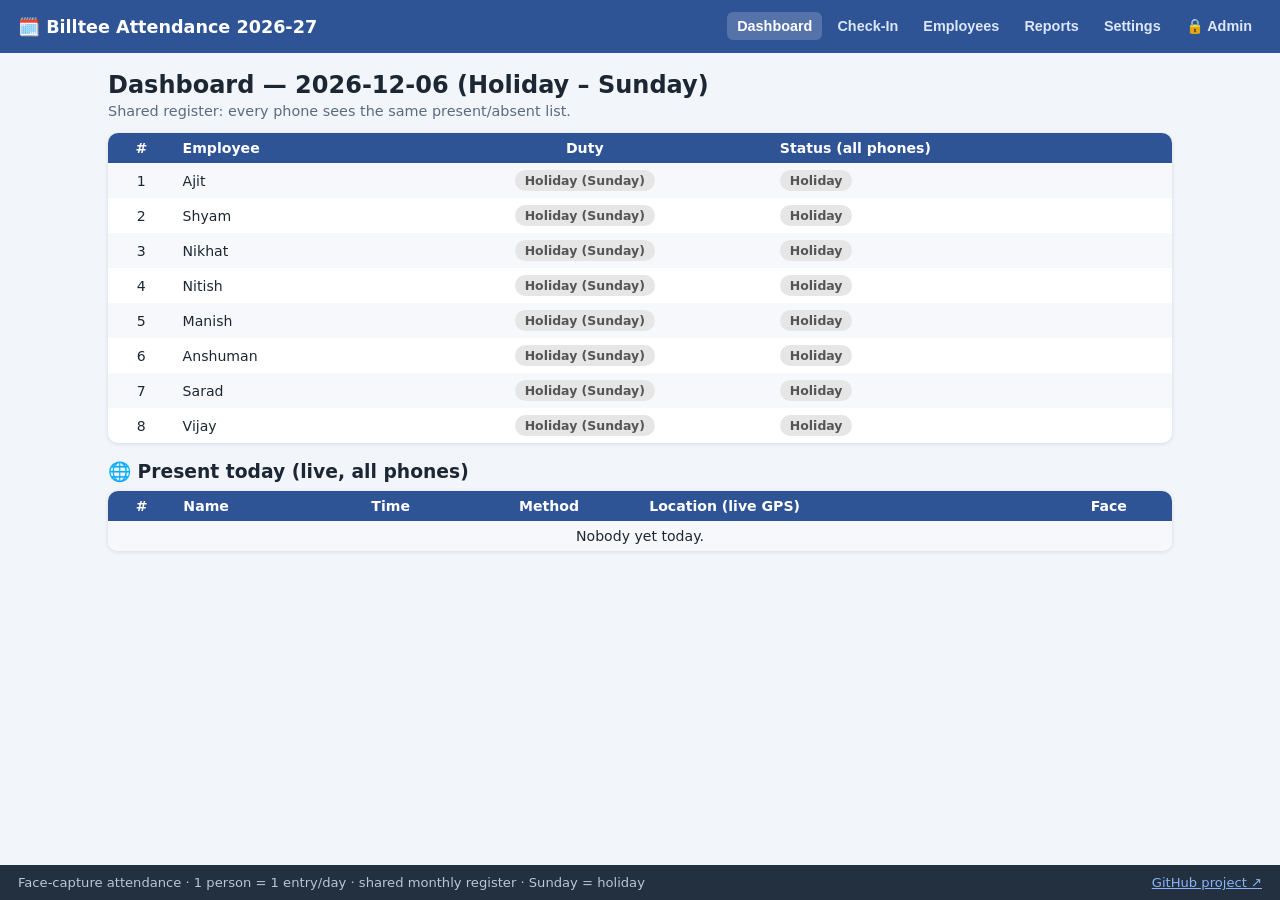
==== commit bee47a41: "v9: exact Ambadi office GPS (Ambadi Naka 421302), no Team column, Outside-<office> duty labels, admi" ====
--- a/index.html
+++ b/index.html
@@ -76,7 +76,7 @@
 function freshState(){
   return {
     config:{company:"Billtee",year:"2026-27",github:"https://github.com/"+REPO,cycle:"2026-04-01",
-      offices:{Andheri:{lat:19.1197,lon:72.8464},Ambadi:{lat:19.7577,lon:72.7454}},radius:500,
+      offices:{Andheri:{lat:19.1117,lon:72.8546},Ambadi:{lat:19.4733,lon:73.0876}},radius:300,cfgVer:3,
       adminPin:"7777",sync:true,topic:"billtee-attendance-vj-2026",token:""},
     employees:NAMES.map((n,i)=>({id:i+1,name:n,grp:i<4?"A":"B",fp:CODES[i+1],
       loc:[,"Ambadi","Andheri","Andheri","Ambadi","Ambadi","Andheri","Ambadi","Andheri"][i+1],face:null})),
@@ -85,18 +85,19 @@
 }
 function load(){
   try{const s=JSON.parse(lsGet());if(s&&s.employees)return s;}catch(e){}
-  for(const old of ["billtee_attendance_v6","billtee_attendance_v5"]){
+  for(const old of ["billtee_attendance_v7","billtee_attendance_v6","billtee_attendance_v5"]){
     try{
       const o=JSON.parse(localStorage.getItem(old));
       if(o&&o.employees){const s=freshState();s.attendance=o.attendance||{};
         s.employees=o.employees.map((e,i)=>Object.assign({},s.employees[i],e));
-        if(o.config)Object.assign(s.config,{adminPin:o.config.adminPin,topic:o.config.topic,offices:o.config.offices,radius:o.config.radius});
+        if(o.config)Object.assign(s.config,{adminPin:o.config.adminPin,topic:o.config.topic});
         return s;}
     }catch(e){}
   }
   return freshState();
 }
 let S=load();
+if(!S.config.cfgVer||S.config.cfgVer<3){S.config.offices.Andheri={lat:19.1117,lon:72.8546};S.config.offices.Ambadi={lat:19.4733,lon:73.0876};S.config.radius=300;S.config.cfgVer=3;}
 function save(){lsSet(JSON.stringify(S));}
 let ADMIN=false;
 try{ADMIN=sessionStorage.getItem("billtee_admin")==="1";}catch(e){}
@@ -109,7 +110,7 @@
   const start=new Date(S.config.cycle+"T00:00:00"),d=new Date(day+"T00:00:00");
   const pos=Math.round((d-start)/864e5)%6,aIn=pos<3;
   const office=emp.grp==="A"?aIn:!aIn;
-  return office?{location:"Office",label:"Office – "+emp.loc}:{location:"Outside",label:"Outside"};
+  return office?{location:"Office",label:"Office – "+emp.loc}:{location:"Outside",label:"Outside – "+emp.loc};
 }
 function dl(name,mime,text){const a=document.createElement("a");a.href=URL.createObjectURL(new Blob([text],{type:mime}));a.download=name;a.click();}
 /* ---------- geo ---------- */
@@ -235,7 +236,7 @@
   await archive();
 }
 async function loadFeed(){
-  const feed=await fetchFeed();
+  const feed=await withTimeout(fetchFeed(),6000);
   const box=$("feed");if(!box)return;
   const t=todayStr();
   let rows=[];
@@ -288,10 +289,10 @@
 function renderDash(){
   const t=todayStr(),day=S.attendance[t]||{},sun=isSunday(t);
   let h=`<h2>Dashboard — ${t}${sun?" (Holiday – Sunday)":""}</h2><p class="sub">Shared register: every phone sees the same present/absent list.</p>
-  <table><tr><th class="c">#</th><th>Employee</th><th class="c">Team</th><th class="c">Duty</th><th>Status (all phones)</th></tr>`;
+  <table><tr><th class="c">#</th><th>Employee</th><th class="c">Duty</th><th>Status (all phones)</th></tr>`;
   S.employees.forEach(e=>{
     const du=duty(e,t),m=day[e.id];
-    h+=`<tr><td class="c">${e.id}</td><td>${e.name}</td><td class="c">${e.grp}</td>
+    h+=`<tr><td class="c">${e.id}</td><td>${e.name}</td>
     <td class="c"><span class="badge ${du.location==="Office"?"office":du.location==="Holiday"?"holiday":"outside"}">${du.label}</span></td>
     <td>${m?`<span class="badge ${m.location==="Office"?"done":m.location==="Leave"?"leave":"outside"}">${recLabel(m,e)} · ${m.method} @ ${m.time}</span>${(m.location==="Office")!==(du.location==="Office")&&du.location!=="Holiday"?` <span class="badge absent">duty was: ${du.location}</span>`:""}`
       :sun?`<span class="badge holiday">Holiday</span>`:`<span class="badge absent">Not present / absent</span>`}</td></tr>`;
@@ -316,14 +317,22 @@
   <div class="row"><button class="btn" onclick="camStart()">🎥 Start Camera</button>
   <button class="btn primary" onclick="faceIn()">📸 Face Capture + Live Location</button></div>
   <div class="row"><span style="font-weight:600">🏖️ Leave — choose type:</span>
+  <input id="ck-date" type="date" value="${t}" style="width:160px" title="Planned leave date">
   <button class="btn" onclick="leaveIn('SL')">🤒 Sick</button>
-  <button class="btn" onclick="leaveIn('PL')">📅 Planned</button>
+  <button class="btn" onclick="leaveIn('PL',true)">📅 Planned</button>
   <button class="btn" onclick="leaveIn('CL')">🏖️ Casual</button>
   <button class="btn" onclick="cancelPL()">❌ Cancel Planned Leave</button></div>
   <p class="msg" id="ck-msg"></p></div>
-  <h3>Today's entries (all phones)</h3><table><tr><th class="c">#</th><th>Name</th><th class="c">Time</th><th class="c">Method</th><th class="c">Location (auto)</th><th class="c">Face</th>${ADMIN?'<th class="c">✖</th>':""}</tr>`;
-  S.employees.forEach(e=>{const m=day[e.id];if(m)h+=`<tr><td class="c">${e.id}</td><td>${e.name}</td><td class="c">${m.time}</td><td class="c">${m.method}</td><td class="c"><span class="badge ${m.location==="Office"?"office":m.location==="Leave"?"leave":"outside"}">${recLabel(m,e)}</span></td><td class="c">${m.photo||m.thumb?`<img class="face" src="${m.photo||m.thumb}">`:"—"}</td>${ADMIN?`<td class="c"><button class="btn danger" onclick="delRec(${e.id})">✖</button></td>`:""}</tr>`;});
-  h+=`</table><h3>🌐 Live team today (all phones)</h3><div id="feed"><p class="sub">Loading…</p></div>`;
+  <h3>Today's entries (all phones)</h3><table><tr><th class="c">#</th><th>Name</th><th class="c">Time</th><th class="c">Method</th><th class="c">Location (auto)</th><th class="c">Face</th></tr>`;
+  S.employees.forEach(e=>{const m=day[e.id];if(m)h+=`<tr><td class="c">${e.id}</td><td>${e.name}</td><td class="c">${m.time}</td><td class="c">${m.method}</td><td class="c"><span class="badge ${m.location==="Office"?"office":m.location==="Leave"?"leave":"outside"}">${recLabel(m,e)}</span></td><td class="c">${m.photo||m.thumb?`<img class="face" src="${m.photo||m.thumb}">`:"—"}</td></tr>`;});
+  if(ADMIN){h+=`<div class="row"><select id="del-emp">${S.employees.map(e=>`<option value="${e.id}">${e.id}. ${e.name}</option>`).join("")}</select><button class="btn danger" onclick="delSel()">🗑 Remove today's entry (admin)</button></div>`;}
+  let ups=[];
+  for(const[day,recs]of Object.entries(S.attendance)){if(day>=t)for(const[id,r]of Object.entries(recs)){if(r.location==="Leave"&&r.lv==="PL")ups.push({day,id:+id});}}
+  ups.sort((a,b)=>a.day<b.day?-1:1);
+  if(ups.length){h+=`<h3>📅 Planned leaves (today & future)</h3><table><tr><th>Date</th><th class="c">#</th><th>Name</th><th class="c">Action</th></tr>`;
+    ups.forEach(u=>{const e=S.employees.find(x=>x.id===u.id);h+=`<tr><td>${u.day}</td><td class="c">${u.id}</td><td>${e?e.name:"?"}</td><td class="c"><button class="btn" onclick="setDateCancel('${u.day}',${u.id})">❌ Cancel (with ${e?e.name:""}'s code)</button></td></tr>`;});
+    h+="</table>";}
+  h+=`<h3>🌐 Live team today (all phones)</h3><div id="feed"><p class="sub">Loading…</p></div>`;
   $("t-check").innerHTML=h;
   $("ck-emp").onchange=showDuty;showDuty();
   loadFeed();
@@ -351,8 +360,8 @@
   const w=($("ck-loc")?$("ck-loc").value:"outside")==="office";
   return{location:w?"Office":"Outside",branch:emp.loc,place:w?emp.loc+" office":null,auto:false};
 }
-function put(emp,rec){
-  const t=todayStr();
+function put(emp,rec,date){
+  const t=date||todayStr();
   (S.attendance[t]||(S.attendance[t]={}))[emp.id]=rec;
   if(rec.photo)emp.face=rec.photo;
   save();
@@ -360,6 +369,7 @@
   publish({type:"att",date:t,id:emp.id,name:emp.name,time:rec.time,method:rec.method,location:rec.location,branch:rec.branch,place:rec.place,lv:rec.lv,thumb:rec.thumb});
   archive();
 }
+function delSel(){const s=$("del-emp");if(s)delRec(+s.value);}
 function delRec(id){
   if(!ADMIN)return;
   const t=todayStr();
@@ -403,32 +413,37 @@
     thumb=tc.toDataURL("image/jpeg",.4);}catch(e){}
   checkIn("face",img,thumb);
 }
-async function leaveIn(lv){
+async function leaveIn(lv,useDate){
   const emp=curEmp();if(!checkCode(emp))return;
-  const t=todayStr();
+  const t=useDate&&$("ck-date")&&$("ck-date").value?$("ck-date").value:todayStr();
   const dup=await dupBlock(emp,t);
   if(dup){const m=$("ck-msg");m.textContent=dup;m.className="msg err";return;}
   const names={SL:"Sick leave",PL:"Planned leave",CL:"Casual leave"};
-  put(emp,{time:new Date().toTimeString().slice(0,8),method:"leave",location:"Leave",lv:lv||"LV",branch:emp.loc,place:names[lv]||"leave",photo:null,thumb:null,auto:false});
+  put(emp,{time:new Date().toTimeString().slice(0,8),method:"leave",location:"Leave",lv:lv||"LV",branch:emp.loc,place:names[lv]||"leave",photo:null,thumb:null,auto:false},t);
   renderCheck();
-  const m=$("ck-msg");m.textContent=`🏖️ ${emp.name} — ${names[lv]||"leave"} recorded. Name now locked for today.`;m.className="msg ok";
+  const m=$("ck-msg");m.textContent=`🏖️ ${emp.name} — ${names[lv]||"leave"} recorded for ${t}.`+(t===todayStr()?" Name now locked for today.":"");m.className="msg ok";
 }
 async function cancelPL(){
   const emp=curEmp();
   if(!checkCode(emp))return;
-  const t=todayStr();
-  const rec=(S.attendance[t]||{})[emp.id];
-  if(!rec||rec.location!=="Leave"||rec.lv!=="PL"){
-    const m=$("ck-msg");m.textContent=`ℹ️ ${emp.name} has no planned leave today — nothing to cancel.`;m.className="msg err";return;}
-  delete S.attendance[t][emp.id];
-  delete (DB.days[t]||{})[emp.id];
+  const t=($("ck-date")&&$("ck-date").value)||todayStr();
+  const isPL=r=>r&&r.location==="Leave"&&r.lv==="PL";
+  let found=isPL((S.attendance[t]||{})[emp.id])||isPL((DB.days[t]||{})[emp.id]);
+  if(!found){
+    const feed=await withTimeout(fetchFeed(),2500);
+    if(feed&&!feed.del[t+"_"+emp.id])found=isPL(Object.values(feed.att).find(m=>m.date===t&&m.id===emp.id));
+  }
+  if(!found){const m=$("ck-msg");m.textContent=`ℹ️ ${emp.name} has no planned leave on ${t} — nothing to cancel.`;m.className="msg err";return;}
+  if(S.attendance[t])delete S.attendance[t][emp.id];
+  if(DB.days[t])delete DB.days[t][emp.id];
   (DB.dels||(DB.dels={}))[t+"_"+emp.id]=1;
   save();
   publish({type:"del",date:t,id:emp.id});
   archive();
   renderCheck();
-  const m=$("ck-msg");m.textContent=`🔄 ${emp.name}'s planned leave is CANCELLED for everyone. ${emp.name} can now check in normally.`;m.className="msg ok";
-}
+  const m=$("ck-msg");m.textContent=`🔄 ${emp.name}'s planned leave on ${t} is CANCELLED for everyone. ${emp.name} can now check in.`;m.className="msg ok";
+}
+function setDateCancel(day,id){const e=$("ck-emp");if(e)e.value=String(id);const d=$("ck-date");if(d)d.value=day;cancelPL();}
 function camStart(){
   if(!navigator.mediaDevices){const m=$("ck-msg");m.textContent="No camera here — download this file and open in your browser for camera+GPS.";m.className="msg err";return;}
   navigator.mediaDevices.getUserMedia({video:{facingMode:"user"}}).then(s=>{stream=s;$("cam").srcObject=s;}).catch(()=>{const m=$("ck-msg");m.textContent="Camera blocked.";m.className="msg err";});
@@ -445,7 +460,17 @@
     <td><input id="code-${e.id}" value="${e.fp}" type="password" style="width:90px" onchange="updEmp(${e.id},{fp:this.value})"> <button class="btn" onclick="peek(${e.id})">👁</button></td>
     <td class="c">${e.face?"✅":"—"} <button class="btn" onclick="enrollPrompt(${e.id})">Enroll</button></td></tr>`;
   });
-  $("t-emps").innerHTML=h+"</table>";
+  h+=`</table><div class="row"><button class="btn primary" onclick="addEmp()">➕ Add employee (auto code)</button></div>`;
+  $("t-emps").innerHTML=h;
+}
+function addEmp(){
+  if(!ADMIN)return;
+  const n=prompt("New employee name:");if(!n||!n.trim())return;
+  const id=Math.max.apply(null,S.employees.map(e=>e.id))+1;
+  let fp;do{fp=String(Math.floor(1000+Math.random()*9000));}while(S.employees.some(e=>e.fp===fp));
+  S.employees.push({id,name:n.trim(),grp:"B",fp,loc:"Ambadi",face:null});
+  save();renderEmps();
+  alert("Added "+n.trim()+" — #"+id+" with secret code "+fp+". Tell them privately.");
 }
 function peek(id){const i=$("code-"+id);if(i)i.type=i.type==="password"?"text":"password";}
 function updEmp(id,patch){if(!ADMIN)return;const e=S.employees.find(x=>x.id===id);Object.assign(e,patch);save();renderEmps();}
@@ -575,8 +600,19 @@
   <p class="sub">Create once: GitHub → Settings → Developer settings → Fine-grained tokens → only repo <b>billtee-attendance</b> → permission <b>Contents: Read and write</b>. Stays only on this phone.</p>
   <div class="row"><button class="btn primary" onclick="saveSet()">Save settings</button>
   <button class="btn" onclick="importBackup()">📥 Import employee backup</button>
+  <button class="btn" onclick="closeFresh()">🧹 Close past & start fresh</button>
   <button class="btn" onclick="if(confirm('Reset ALL data on this phone?')){lsDel();location.reload();}">Reset data</button></div>
   <p class="msg" id="st-msg"></p></div>`;
+}
+function closeFresh(){
+  if(!ADMIN)return;
+  if(!confirm("First download a backup, then clear ALL attendance and start fresh from today?"))return;
+  backup();
+  S.attendance={};save();
+  DB={v:7,days:{},dels:{}};
+  if(S.config.token)pushDB();
+  alert("Past closed. Backup downloaded. Starting fresh from today.");
+  render(curTab());
 }
 function saveSet(){
   if(!ADMIN)return;
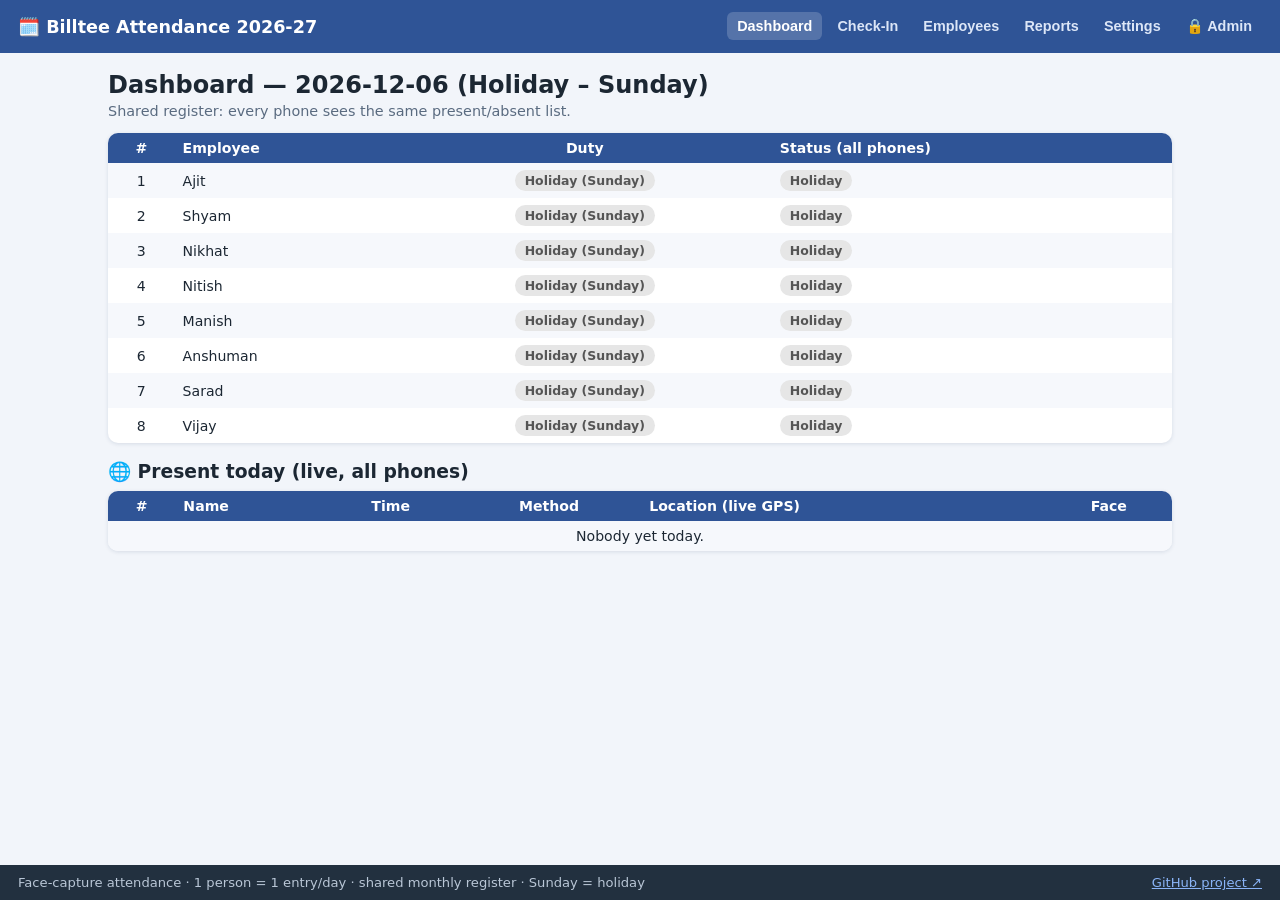
==== commit 6620a2d2: "v11: visible custom-date label for planned leave & cancel, usage hint" ====
--- a/index.html
+++ b/index.html
@@ -248,6 +248,12 @@
   });
   rows=rows.filter(r=>!(DB.dels||{})[t+"_"+r.id]);
   rows.sort((a,b)=>a.time<b.time?-1:1);
+  const dayObj=(S.attendance[t]||(S.attendance[t]={}));
+  let merged=false;
+  rows.forEach(r=>{if(!dayObj[r.id]){dayObj[r.id]={time:r.time,method:r.method,location:r.location,branch:r.branch,place:r.place,lv:r.lv,thumb:r.thumb,remote:true};merged=true;}});
+  if(merged)save();
+  const dt=$("dash-table");if(dt)dt.innerHTML=dashTableHTML();
+  const cl=$("ck-lists");if(cl)cl.innerHTML=checkListsHTML();
   let h=`<table><tr><th class="c">#</th><th>Name</th><th class="c">Time</th><th class="c">Method</th><th>Location (live GPS)</th><th class="c">Face</th></tr>`;
   if(!rows.length)h+=`<tr><td colspan="6" class="c">Nobody yet today.</td></tr>`;
   rows.forEach(m=>{
@@ -286,10 +292,9 @@
   return m.location;
 }
 /* ---------- dashboard ---------- */
-function renderDash(){
+function dashTableHTML(){
   const t=todayStr(),day=S.attendance[t]||{},sun=isSunday(t);
-  let h=`<h2>Dashboard — ${t}${sun?" (Holiday – Sunday)":""}</h2><p class="sub">Shared register: every phone sees the same present/absent list.</p>
-  <table><tr><th class="c">#</th><th>Employee</th><th class="c">Duty</th><th>Status (all phones)</th></tr>`;
+  let h=`<table><tr><th class="c">#</th><th>Employee</th><th class="c">Duty</th><th>Status (all phones)</th></tr>`;
   S.employees.forEach(e=>{
     const du=duty(e,t),m=day[e.id];
     h+=`<tr><td class="c">${e.id}</td><td>${e.name}</td>
@@ -297,15 +302,32 @@
     <td>${m?`<span class="badge ${m.location==="Office"?"done":m.location==="Leave"?"leave":"outside"}">${recLabel(m,e)} · ${m.method} @ ${m.time}</span>${(m.location==="Office")!==(du.location==="Office")&&du.location!=="Holiday"?` <span class="badge absent">duty was: ${du.location}</span>`:""}`
       :sun?`<span class="badge holiday">Holiday</span>`:`<span class="badge absent">Not present / absent</span>`}</td></tr>`;
   });
-  h+=`</table><h3>🌐 Present today (live, all phones)</h3><div id="feed"><p class="sub">Loading…</p></div>`;
-  $("t-dash").innerHTML=h;
+  return h+"</table>";
+}
+function renderDash(){
+  const t=todayStr(),sun=isSunday(t);
+  $("t-dash").innerHTML=`<h2>Dashboard — ${t}${sun?" (Holiday – Sunday)":""}</h2><p class="sub">Shared register: every phone sees the same present/absent list.</p><div id="dash-table">${dashTableHTML()}</div><h3>🌐 Present today (live, all phones)</h3><div id="feed"><p class="sub">Loading…</p></div>`;
   loadFeed();
 }
 /* ---------- check-in ---------- */
 let stream=null;
 async function doSync(){await syncNow();render(curTab());const m=$("rp-msg")||$("st-msg");if(m){m.textContent="Shared register synced.";m.className="msg ok";}}
+function checkListsHTML(){
+  const t=todayStr(),day=S.attendance[t]||{};
+  let h=`<h3>Today's entries (all phones)</h3><table><tr><th class="c">#</th><th>Name</th><th class="c">Time</th><th class="c">Method</th><th class="c">Location (auto)</th><th class="c">Face</th></tr>`;
+  S.employees.forEach(e=>{const m=day[e.id];if(m)h+=`<tr><td class="c">${e.id}</td><td>${e.name}</td><td class="c">${m.time}</td><td class="c">${m.method}</td><td class="c"><span class="badge ${m.location==="Office"?"office":m.location==="Leave"?"leave":"outside"}">${recLabel(m,e)}</span></td><td class="c">${m.photo||m.thumb?`<img class="face" src="${m.photo||m.thumb}">`:"—"}</td></tr>`;});
+  h+="</table>";
+  if(ADMIN){h+=`<div class="row"><select id="del-emp">${S.employees.map(e=>`<option value="${e.id}">${e.id}. ${e.name}</option>`).join("")}</select><button class="btn danger" onclick="delSel()">🗑 Remove today's entry (admin)</button></div>`;}
+  let ups=[];
+  for(const[d2,recs]of Object.entries(S.attendance)){if(d2>=t)for(const[id,r]of Object.entries(recs)){if(r.location==="Leave"&&r.lv==="PL")ups.push({day:d2,id:+id});}}
+  ups.sort((a,b)=>a.day<b.day?-1:1);
+  if(ups.length){h+=`<h3>📅 Planned leaves (today & future)</h3><table><tr><th>Date</th><th class="c">#</th><th>Name</th><th class="c">Action</th></tr>`;
+    ups.forEach(u=>{const e=S.employees.find(x=>x.id===u.id);h+=`<tr><td>${u.day}</td><td class="c">${u.id}</td><td>${e?e.name:"?"}</td><td class="c"><button class="btn" onclick="setDateCancel('${u.day}',${u.id})">❌ Cancel (with ${e?e.name:""}'s code)</button></td></tr>`;});
+    h+="</table>";}
+  return h;
+}
 function renderCheck(){
-  const t=todayStr(),day=S.attendance[t]||{};
+  const t=todayStr();
   let h=`<h2>Check-In — ${t}${isSunday(t)?" (Holiday – Sunday)":""}</h2><div class="card">
   <label>Employee</label><select id="ck-emp">${S.employees.map(e=>`<option value="${e.id}">${e.id}. ${e.name}</option>`).join("")}</select>
   <p class="msg ok" id="ck-duty"></p>
@@ -317,22 +339,15 @@
   <div class="row"><button class="btn" onclick="camStart()">🎥 Start Camera</button>
   <button class="btn primary" onclick="faceIn()">📸 Face Capture + Live Location</button></div>
   <div class="row"><span style="font-weight:600">🏖️ Leave — choose type:</span>
-  <input id="ck-date" type="date" value="${t}" style="width:160px" title="Planned leave date">
+  <span style="font-weight:600">📅 Date:</span><input id="ck-date" type="date" value="${t}" style="width:160px" title="Custom date for Planned leave & Cancel">
   <button class="btn" onclick="leaveIn('SL')">🤒 Sick</button>
   <button class="btn" onclick="leaveIn('PL',true)">📅 Planned</button>
   <button class="btn" onclick="leaveIn('CL')">🏖️ Casual</button>
-  <button class="btn" onclick="cancelPL()">❌ Cancel Planned Leave</button></div>
+  <button class="btn" onclick="cancelPL()">❌ Cancel Planned (chosen date)</button></div>
+  <p class="sub">Pick the 📅 date first: 📅 Planned books leave on that date · ❌ cancels that date · the list below shows every planned leave with its own cancel button.</p>
   <p class="msg" id="ck-msg"></p></div>
-  <h3>Today's entries (all phones)</h3><table><tr><th class="c">#</th><th>Name</th><th class="c">Time</th><th class="c">Method</th><th class="c">Location (auto)</th><th class="c">Face</th></tr>`;
-  S.employees.forEach(e=>{const m=day[e.id];if(m)h+=`<tr><td class="c">${e.id}</td><td>${e.name}</td><td class="c">${m.time}</td><td class="c">${m.method}</td><td class="c"><span class="badge ${m.location==="Office"?"office":m.location==="Leave"?"leave":"outside"}">${recLabel(m,e)}</span></td><td class="c">${m.photo||m.thumb?`<img class="face" src="${m.photo||m.thumb}">`:"—"}</td></tr>`;});
-  if(ADMIN){h+=`<div class="row"><select id="del-emp">${S.employees.map(e=>`<option value="${e.id}">${e.id}. ${e.name}</option>`).join("")}</select><button class="btn danger" onclick="delSel()">🗑 Remove today's entry (admin)</button></div>`;}
-  let ups=[];
-  for(const[day,recs]of Object.entries(S.attendance)){if(day>=t)for(const[id,r]of Object.entries(recs)){if(r.location==="Leave"&&r.lv==="PL")ups.push({day,id:+id});}}
-  ups.sort((a,b)=>a.day<b.day?-1:1);
-  if(ups.length){h+=`<h3>📅 Planned leaves (today & future)</h3><table><tr><th>Date</th><th class="c">#</th><th>Name</th><th class="c">Action</th></tr>`;
-    ups.forEach(u=>{const e=S.employees.find(x=>x.id===u.id);h+=`<tr><td>${u.day}</td><td class="c">${u.id}</td><td>${e?e.name:"?"}</td><td class="c"><button class="btn" onclick="setDateCancel('${u.day}',${u.id})">❌ Cancel (with ${e?e.name:""}'s code)</button></td></tr>`;});
-    h+="</table>";}
-  h+=`<h3>🌐 Live team today (all phones)</h3><div id="feed"><p class="sub">Loading…</p></div>`;
+  <div id="ck-lists">${checkListsHTML()}</div>
+  <h3>🌐 Live team today (all phones)</h3><div id="feed"><p class="sub">Loading…</p></div>`;
   $("t-check").innerHTML=h;
   $("ck-emp").onchange=showDuty;showDuty();
   loadFeed();
